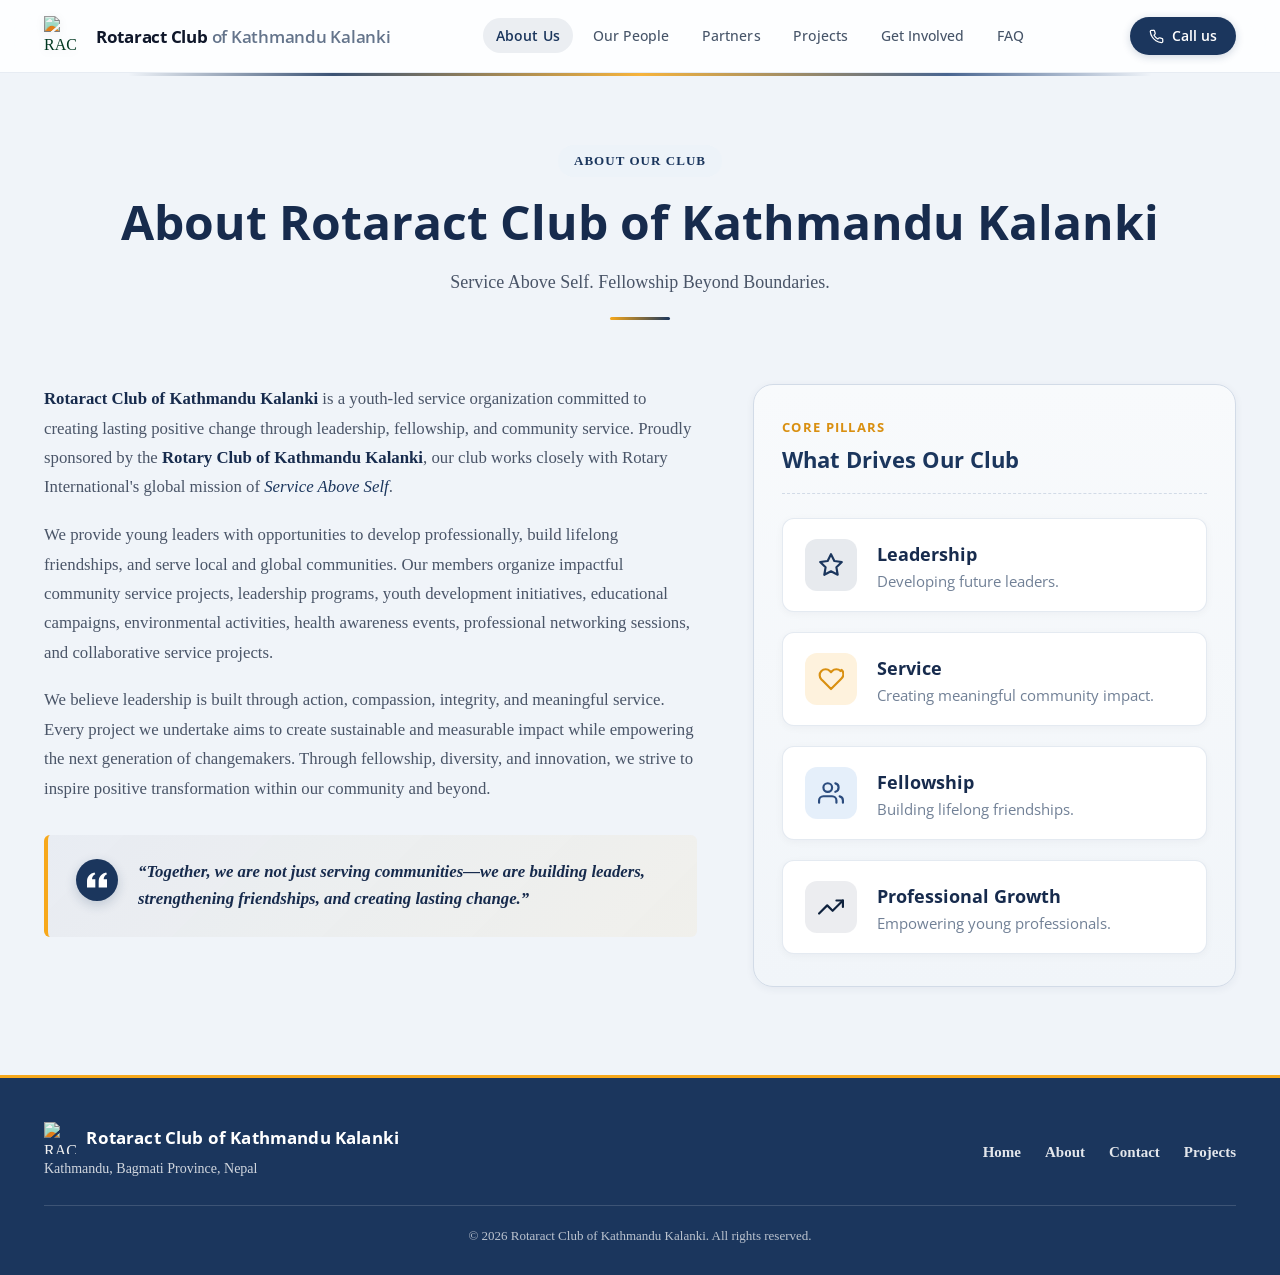
==== about.html @ d6426930 "diff pages, theme, border line etc" ====
<!DOCTYPE html>
<html lang="en">

<head>
  <meta charset="UTF-8">
  <meta name="viewport" content="width=device-width, initial-scale=1.0">
  <title>About Us - RAC KTM KALANKI</title>
  <meta name="description"
    content="Learn about Rotaract Club of Kathmandu Kalanki, our mission, core pillars, leadership, and commitment to community service.">

  <!-- Google Fonts (Rotary Typography: Open Sans & Georgia) -->
  <link rel="preconnect" href="https://fonts.googleapis.com">
  <link rel="preconnect" href="https://fonts.gstatic.com" crossorigin>
  <link
    href="https://fonts.googleapis.com/css2?family=Georgia:ital,wght@0,400;0,700;1,400&family=Open+Sans:ital,wght@0,300;0,400;0,600;0,700;0,800;1,400;1,600&display=swap"
    rel="stylesheet">

  <!-- Stylesheets -->
  <link rel="stylesheet" href="css/style.css">
  <link rel="stylesheet" href="css/responsive.css">
</head>

<body>

  <!-- Navigation -->
  <header class="navbar" id="navbar">
    <div class="container nav-container">
      <a href="index.html" class="nav-brand">
        <img
          src="https://rjdavx8ozyznxeyh.public.blob.vercel-storage.com/production/websites/uploaded-media/rotary-yellow-oAXkmFrCqJw5YYVb120XJVjN0PeebM.png"
          alt="RAC KTM KALANKI Logo" class="brand-logo">
        <span class="brand-name">Rotaract Club <span class="brand-sub">of Kathmandu Kalanki</span></span>
      </a>

      <!-- Desktop & Mobile Navigation Menu -->
      <nav class="nav-menu" id="navMenu">
        <ul class="nav-list">
          <li class="nav-item"><a href="about.html" class="nav-link">About Us</a></li>
          <li class="nav-item"><a href="our-people.html" class="nav-link">Our People</a></li>
          <li class="nav-item"><a href="partners.html" class="nav-link">Partners</a></li>
          <li class="nav-item"><a href="projects.html" class="nav-link">Projects</a></li>
          <li class="nav-item"><a href="get-involved.html" class="nav-link">Get Involved</a></li>
          <li class="nav-item"><a href="faq.html" class="nav-link">FAQ</a></li>
        </ul>
        <div class="mobile-nav-actions">
          <a href="tel:+9779863480881" class="btn btn-secondary nav-btn mobile-btn">
            <svg class="btn-icon" xmlns="http://www.w3.org/2000/svg" viewBox="0 0 24 24" fill="none"
              stroke="currentColor" stroke-width="2" stroke-linecap="round" stroke-linejoin="round">
              <path
                d="M22 16.92v3a2 2 0 0 1-2.18 2 19.79 19.79 0 0 1-8.63-3.07 19.5 19.5 0 0 1-6-6 19.79 19.79 0 0 1-3.07-8.67A2 2 0 0 1 4.11 2h3a2 2 0 0 1 2 1.72 12.84 12.84 0 0 0 .7 2.81 2 2 0 0 1-.45 2.11L8.09 9.91a16 16 0 0 0 6 6l1.27-1.27a2 2 0 0 1 2.11-.45 12.84 12.84 0 0 0 2.81.7A2 2 0 0 1 22 16.92z">
              </path>
            </svg>
            <span>Call us</span>
          </a>
        </div>
      </nav>

      <!-- Action Button -->
      <div class="nav-actions">
        <a href="tel:+9779863480881" class="btn btn-secondary nav-btn desktop-btn">
          <svg class="btn-icon" xmlns="http://www.w3.org/2000/svg" viewBox="0 0 24 24" fill="none" stroke="currentColor"
            stroke-width="2" stroke-linecap="round" stroke-linejoin="round">
            <path
              d="M22 16.92v3a2 2 0 0 1-2.18 2 19.79 19.79 0 0 1-8.63-3.07 19.5 19.5 0 0 1-6-6 19.79 19.79 0 0 1-3.07-8.67A2 2 0 0 1 4.11 2h3a2 2 0 0 1 2 1.72 12.84 12.84 0 0 0 .7 2.81 2 2 0 0 1-.45 2.11L8.09 9.91a16 16 0 0 0 6 6l1.27-1.27a2 2 0 0 1 2.11-.45 12.84 12.84 0 0 0 2.81.7A2 2 0 0 1 22 16.92z">
            </path>
          </svg>
          <span>Call us</span>
        </a>

        <!-- Mobile Toggle Button -->
        <button class="nav-toggle" id="navToggle" aria-label="Toggle navigation menu">
          <span class="hamburger-bar"></span>
          <span class="hamburger-bar"></span>
          <span class="hamburger-bar"></span>
        </button>
      </div>
    </div>
  </header>

  <main>
    <!-- About -->
    <section class="about-section" id="about">
      <div class="container">
        <!-- Centered Page Header (Same structure as Our People) -->
        <div class="section-header text-center fade-in">
          <span class="section-kicker">About Our Club</span>
          <h2 class="section-title">About Rotaract Club of Kathmandu Kalanki</h2>
          <p class="section-description max-w-2xl">
            Service Above Self. Fellowship Beyond Boundaries.
          </p>
        </div>

        <div class="about-grid">
          <!-- Left Column: Story & Mission -->
          <div class="about-content fade-in">
            <div class="about-text">
              <p>
                <strong>Rotaract Club of Kathmandu Kalanki</strong> is a youth-led service organization committed to
                creating lasting positive change through leadership, fellowship, and community service. Proudly
                sponsored by the <strong>Rotary Club of Kathmandu Kalanki</strong>, our club works closely with Rotary
                International's global mission of <em>Service Above Self</em>.
              </p>
              <p>
                We provide young leaders with opportunities to develop professionally, build lifelong friendships, and
                serve local and global communities. Our members organize impactful community service projects,
                leadership programs, youth development initiatives, educational campaigns, environmental activities,
                health awareness events, professional networking sessions, and collaborative service projects.
              </p>
              <p>
                We believe leadership is built through action, compassion, integrity, and meaningful service. Every
                project we undertake aims to create sustainable and measurable impact while empowering the next
                generation of changemakers. Through fellowship, diversity, and innovation, we strive to inspire positive
                transformation within our community and beyond.
              </p>
            </div>

            <blockquote class="about-quote">
              <div class="quote-icon-badge" aria-hidden="true">
                <svg xmlns="http://www.w3.org/2000/svg" viewBox="0 0 24 24" fill="currentColor" class="quote-svg">
                  <path
                    d="M14.017 21v-7.391c0-5.704 3.731-9.57 8.983-10.609l.995 2.151c-2.432.917-3.995 3.638-3.995 5.849h4v10h-9.983zm-14.017 0v-7.391c0-5.704 3.748-9.57 9-10.609l.996 2.151c-2.433.917-3.996 3.638-3.996 5.849h3.983v10h-9.983z" />
                </svg>
              </div>
              <p class="quote-text">
                &ldquo;Together, we are not just serving communities—we are building leaders, strengthening friendships,
                and creating lasting change.&rdquo;
              </p>
            </blockquote>
          </div>

          <!-- Right Column: Value Highlight Cards -->
          <div class="about-values-column fade-in">
            <div class="about-values-header">
              <span class="values-kicker">Core Pillars</span>
              <h3 class="values-title">What Drives Our Club</h3>
            </div>

            <div class="about-cards-grid">
              <!-- Value Card 1: Leadership -->
              <div class="about-value-card">
                <div class="value-icon-box leadership-bg">
                  <svg class="value-icon" xmlns="http://www.w3.org/2000/svg" viewBox="0 0 24 24" fill="none"
                    stroke="currentColor" stroke-width="2" stroke-linecap="round" stroke-linejoin="round">
                    <path
                      d="M12 2L15.09 8.26L22 9.27L17 14.14L18.18 21.02L12 17.77L5.82 21.02L7 14.14L2 9.27L8.91 8.26L12 2Z">
                    </path>
                  </svg>
                </div>
                <div class="value-card-body">
                  <h4 class="value-card-title">Leadership</h4>
                  <p class="value-card-desc">Developing future leaders.</p>
                </div>
              </div>

              <!-- Value Card 2: Service -->
              <div class="about-value-card">
                <div class="value-icon-box service-bg">
                  <svg class="value-icon" xmlns="http://www.w3.org/2000/svg" viewBox="0 0 24 24" fill="none"
                    stroke="currentColor" stroke-width="2" stroke-linecap="round" stroke-linejoin="round">
                    <path
                      d="M20.84 4.61a5.5 5.5 0 0 0-7.78 0L12 5.67l-1.06-1.06a5.5 5.5 0 0 0-7.78 7.78l1.06 1.06L12 21.23l8.78-8.78 1.06-1.06a5.5 5.5 0 0 0 0-7.78z">
                    </path>
                  </svg>
                </div>
                <div class="value-card-body">
                  <h4 class="value-card-title">Service</h4>
                  <p class="value-card-desc">Creating meaningful community impact.</p>
                </div>
              </div>

              <!-- Value Card 3: Fellowship -->
              <div class="about-value-card">
                <div class="value-icon-box fellowship-bg">
                  <svg class="value-icon" xmlns="http://www.w3.org/2000/svg" viewBox="0 0 24 24" fill="none"
                    stroke="currentColor" stroke-width="2" stroke-linecap="round" stroke-linejoin="round">
                    <path d="M17 21v-2a4 4 0 0 0-4-4H5a4 4 0 0 0-4 4v2"></path>
                    <circle cx="9" cy="7" r="4"></circle>
                    <path d="M23 21v-2a4 4 0 0 0-3-3.87"></path>
                    <path d="M16 3.13a4 4 0 0 1 0 7.75"></path>
                  </svg>
                </div>
                <div class="value-card-body">
                  <h4 class="value-card-title">Fellowship</h4>
                  <p class="value-card-desc">Building lifelong friendships.</p>
                </div>
              </div>

              <!-- Value Card 4: Professional Growth -->
              <div class="about-value-card">
                <div class="value-icon-box growth-bg">
                  <svg class="value-icon" xmlns="http://www.w3.org/2000/svg" viewBox="0 0 24 24" fill="none"
                    stroke="currentColor" stroke-width="2" stroke-linecap="round" stroke-linejoin="round">
                    <polyline points="23 6 13.5 15.5 8.5 10.5 1 18"></polyline>
                    <polyline points="17 6 23 6 23 12"></polyline>
                  </svg>
                </div>
                <div class="value-card-body">
                  <h4 class="value-card-title">Professional Growth</h4>
                  <p class="value-card-desc">Empowering young professionals.</p>
                </div>
              </div>
            </div>
          </div>
        </div>
      </div>
    </section>
  </main>

  <!-- Footer -->
  <footer class="site-footer">
    <div class="container footer-container">
      <div class="footer-top">
        <div class="footer-brand">
          <a href="index.html" class="footer-logo-link">
            <img
              src="https://rjdavx8ozyznxeyh.public.blob.vercel-storage.com/production/websites/uploaded-media/rotary-yellow-oAXkmFrCqJw5YYVb120XJVjN0PeebM.png"
              alt="RAC KTM KALANKI" class="footer-logo">
            <span class="footer-brand-title">Rotaract Club of Kathmandu Kalanki</span>
          </a>
          <p class="footer-location">Kathmandu, Bagmati Province, Nepal</p>
        </div>

        <div class="footer-navigation">
          <ul class="footer-nav-list">
            <li><a href="index.html" class="footer-link">Home</a></li>
            <li><a href="about.html" class="footer-link">About</a></li>
            <li><a href="faq.html" class="footer-link">Contact</a></li>
            <li><a href="projects.html" class="footer-link">Projects</a></li>
          </ul>
        </div>
      </div>

      <div class="footer-bottom">
        <p class="copyright-text">&copy; 2026 Rotaract Club of Kathmandu Kalanki. All rights reserved.</p>
      </div>
    </div>
  </footer>

  <!-- Donation Modal -->
  <div class="donate-modal-overlay" id="donateOverlay" role="dialog" aria-modal="true" aria-labelledby="donateModalTitle" aria-hidden="true">
    <div class="donate-modal">
      <button class="donate-modal-close" id="donateClose" aria-label="Close donation popup">&times;</button>

      <!-- Modal Header -->
      <div class="donate-modal-header">
        <h2 class="donate-modal-title" id="donateModalTitle">Support Our Mission</h2>
        <p class="donate-modal-subtitle">
          Every contribution helps us create a greater impact through community service, leadership, youth development, and humanitarian projects.
        </p>
      </div>

      <!-- Global IME Bank QR Section -->
      <div class="donate-qr-section">
        <div class="donate-bank-badge">
          <svg class="bank-badge-icon" xmlns="http://www.w3.org/2000/svg" viewBox="0 0 24 24" fill="none" stroke="currentColor" stroke-width="2" stroke-linecap="round" stroke-linejoin="round"><path d="M3 21h18"></path><path d="M3 10h18"></path><path d="M12 3l9 7H3l9-7z"></path><path d="M7 10v8"></path><path d="M12 10v8"></path><path d="M17 10v8"></path></svg>
          <span>Global IME Bank QR Payment</span>
        </div>
        <div class="donate-qr-frame">
          <img src="assets/images/qr.jpg" alt="Scan QR code to donate via Global IME Bank" class="donate-qr-image">
        </div>
      </div>

      <!-- Payment Remark Instructions -->
      <div class="donate-remark-box">
        <h4 class="donate-remark-heading">Payment Reference</h4>
        <p class="donate-remark-text">
          While making your donation, please mention your <strong>Full Name</strong> followed by <strong>&ldquo;Rotaract&rdquo;</strong> in the payment remarks or reference field.
        </p>
        <div class="donate-remark-example">
          <span class="donate-example-label">Example:</span>
          <span class="donate-example-value">Ram Sharma Rotaract</span>
        </div>
        <p class="donate-remark-note">This helps us identify and acknowledge your generous contribution.</p>
      </div>

      <!-- Thank You Message -->
      <div class="donate-thankyou">
        <p class="donate-thankyou-main">Thank you for supporting Rotaract Club of Kathmandu Kalanki.</p>
        <p class="donate-thankyou-sub">Together, we create lasting change through service and leadership.</p>
      </div>
    </div>
  </div>

  <!-- Scripts are here -->
  <script src="js/projects-data.js"></script>
  <script src="js/script.js"></script>

  <!-- Donate Modal Script -->
  <script>
    (function () {
      var overlay = document.getElementById('donateOverlay');
      var openBtn = document.getElementById('donateBtn');
      var closeBtn = document.getElementById('donateClose');

      function openModal() {
        if (overlay) {
          overlay.classList.add('active');
          overlay.setAttribute('aria-hidden', 'false');
          if (closeBtn) closeBtn.focus();
        }
      }

      function closeModal() {
        if (overlay) {
          overlay.classList.remove('active');
          overlay.setAttribute('aria-hidden', 'true');
          if (openBtn) openBtn.focus();
        }
      }

      if (openBtn) openBtn.addEventListener('click', openModal);
      if (closeBtn) closeBtn.addEventListener('click', closeModal);

      if (overlay) {
        overlay.addEventListener('click', function (e) {
          if (e.target === overlay) closeModal();
        });
      }

      document.addEventListener('keydown', function (e) {
        if (e.key === 'Escape' && overlay && overlay.classList.contains('active')) closeModal();
      });
    })();
  </script>
</body>

</html>
---- css/style.css ----
/* ==========================================================================
   RAC KTM KALANKI - Core Design System & Stylesheet
   Built with Vanilla CSS3, Grid, Flexbox, and Modern CSS Custom Properties
   ========================================================================== */

/* --------------------------------------------------------------------------
   1. Design Tokens & CSS Variables
   -------------------------------------------------------------------------- */
:root {
  /* Sophisticated Deep Desaturated Navy Color Palette */
  --rotary-royal-blue: #1b365d;
  --rotary-royal-blue-hover: #132746;
  --rotary-gold: #f7a81b;
  --rotary-gold-hover: #d99011;
  --rotary-azure: #2b4c7e;
  --rotary-azure-hover: #1b365d;

  --bg-canvas: #f0f4f9;
  --bg-canvas-alt: #ffffff;
  --bg-card: #ffffff;
  --bg-dark: #0f223d;

  --text-primary: #172b4d;
  --text-secondary: #4a5568;
  --text-muted: #718096;
  --text-light: #ffffff;

  --primary-plum: var(--rotary-royal-blue);
  --primary-plum-hover: var(--rotary-royal-blue-hover);
  --primary-light: #edf3f9;

  --secondary-navy: var(--rotary-gold);
  --secondary-navy-hover: var(--rotary-gold-hover);

  --border-subtle: #d2dbe7;
  --border-accent: #b3cced;

  /* Rotary Typography (Open Sans for Headings/Nav, Georgia for Body/Quotes) */
  --font-heading: 'Open Sans', -apple-system, BlinkMacSystemFont, 'Segoe UI', Roboto, sans-serif;
  --font-body: 'Georgia', serif;

  /* Spacing Tokens */
  --spacing-xs: 0.5rem;
  /* 8px */
  --spacing-sm: 1rem;
  /* 16px */
  --spacing-md: 1.5rem;
  /* 24px */
  --spacing-lg: 2.5rem;
  /* 40px */
  --spacing-xl: 4rem;
  /* 64px */
  --spacing-xxl: 6rem;
  /* 96px */

  /* Border Radii */
  --radius-sm: 6px;
  --radius-md: 12px;
  --radius-lg: 20px;
  --radius-xl: 28px;
  --radius-pill: 9999px;

  /* Elevation & Shadows */
  --shadow-sm: 0 2px 8px rgba(27, 54, 93, 0.06);
  --shadow-md: 0 8px 24px rgba(27, 54, 93, 0.1);
  --shadow-lg: 0 16px 40px rgba(27, 54, 93, 0.14);

  /* Animation Timings */
  --transition-fast: 0.2s ease;
  --transition-normal: 0.3s cubic-bezier(0.4, 0, 0.2, 1);
  --transition-slow: 0.5s cubic-bezier(0.4, 0, 0.2, 1);
}

/* --------------------------------------------------------------------------
   2. Reset & Baseline Styles
   -------------------------------------------------------------------------- */
*,
*::before,
*::after {
  box-sizing: border-box;
  margin: 0;
  padding: 0;
}

html {
  font-size: 16px;
  scroll-behavior: smooth;
  scroll-padding-top: 80px;
}

body {
  font-family: var(--font-body);
  background-color: var(--bg-canvas);
  color: var(--text-primary);
  line-height: 1.6;
  -webkit-font-smoothing: antialiased;
  -moz-osx-font-smoothing: grayscale;
  overflow-x: hidden;
}

img {
  max-width: 100%;
  height: auto;
  display: block;
}

a {
  color: inherit;
  text-decoration: none;
  transition: color var(--transition-fast);
}

ul {
  list-style: none;
}

button {
  font-family: inherit;
  cursor: pointer;
  border: none;
  background: none;
}

/* --------------------------------------------------------------------------
   3. Common Layout & Utility Classes
   -------------------------------------------------------------------------- */
.container {
  width: 100%;
  max-width: 1240px;
  margin-left: auto;
  margin-right: auto;
  padding-left: var(--spacing-md);
  padding-right: var(--spacing-md);
}

.text-center {
  text-align: center;
}

.max-w-2xl {
  max-width: 48rem;
  margin-left: auto;
  margin-right: auto;
}

/* Kicker Badge */
.badge-kicker,
.section-kicker {
  display: inline-block;
  padding: 0.35rem 1rem;
  background-color: var(--primary-light);
  color: var(--primary-plum);
  font-size: 0.8125rem;
  font-weight: 700;
  letter-spacing: 0.08em;
  text-transform: uppercase;
  border-radius: var(--radius-pill);
  margin-bottom: var(--spacing-sm);
}

/* Headings */
.section-title {
  font-family: var(--font-heading);
  font-size: clamp(2rem, 4vw, 3rem);
  font-weight: 700;
  line-height: 1.2;
  color: var(--text-primary);
  margin-bottom: var(--spacing-sm);
}

.section-description {
  font-size: 1.125rem;
  color: var(--text-secondary);
  line-height: 1.7;
  position: relative;
}

.section-description::after {
  content: '';
  display: block;
  width: 60px;
  height: 3px;
  margin: 1.25rem auto 0 auto;
  background: linear-gradient(90deg, var(--rotary-gold), var(--rotary-royal-blue));
  border-radius: var(--radius-pill);
}

.section-header {
  margin-bottom: var(--spacing-xl);
}

.brand-highlight {
  color: var(--rotary-royal-blue);
}

/* Buttons */
.btn {
  display: inline-flex;
  align-items: center;
  justify-content: center;
  gap: 0.5rem;
  padding: 0.875rem 1.75rem;
  font-size: 1rem;
  font-weight: 600;
  border-radius: var(--radius-pill);
  transition: all var(--transition-normal);
  text-align: center;
  white-space: nowrap;
}

.btn-primary {
  background-color: var(--primary-plum);
  color: var(--text-light);
  box-shadow: var(--shadow-sm);
}

.btn-primary:hover {
  background-color: var(--primary-plum-hover);
  transform: translateY(-2px);
  box-shadow: var(--shadow-md);
}

.btn-secondary {
  background-color: var(--secondary-navy);
  color: #172b4d;
  font-weight: 700;
}

.btn-secondary:hover {
  background-color: var(--secondary-navy-hover);
  color: #172b4d;
  transform: translateY(-2px);
  box-shadow: var(--shadow-md);
}

.btn-outline {
  border: 2px solid var(--primary-plum);
  color: var(--primary-plum);
  background-color: transparent;
}

.btn-outline:hover {
  background-color: var(--primary-plum);
  color: var(--text-light);
  transform: translateY(-2px);
}

.btn-outline-white {
  border: 2px solid rgba(255, 255, 255, 0.6);
  color: var(--text-light);
  background-color: transparent;
}

.btn-outline-white:hover {
  background-color: var(--text-light);
  color: var(--primary-plum);
  transform: translateY(-2px);
}

.btn-icon {
  width: 18px;
  height: 18px;
}

.link-btn {
  display: inline-flex;
  align-items: center;
  gap: 0.5rem;
  font-weight: 700;
  color: var(--primary-plum);
  margin-top: var(--spacing-sm);
}

.link-btn:hover .arrow-icon {
  transform: translateX(4px);
}

.arrow-icon {
  width: 18px;
  height: 18px;
  transition: transform var(--transition-fast);
}

/* --------------------------------------------------------------------------
   4. Header & Navigation
   -------------------------------------------------------------------------- */
.navbar {
  position: sticky;
  top: 0;
  left: 0;
  width: 100%;
  z-index: 1000;
  background-color: rgba(255, 255, 255, 0.85);
  backdrop-filter: blur(16px) saturate(180%);
  -webkit-backdrop-filter: blur(16px) saturate(180%);
  border-bottom: 1px solid rgba(226, 232, 240, 0.8);
  transition: height 0.3s cubic-bezier(0.4, 0, 0.2, 1),
    background-color 0.3s cubic-bezier(0.4, 0, 0.2, 1),
    box-shadow 0.3s cubic-bezier(0.4, 0, 0.2, 1),
    border-color 0.3s cubic-bezier(0.4, 0, 0.2, 1);
}

.navbar.scrolled {
  background-color: rgba(255, 255, 255, 0.94);
  box-shadow: 0 8px 30px -6px rgba(27, 54, 93, 0.07);
  border-color: rgba(203, 213, 225, 0.6);
}

.nav-container {
  display: flex;
  align-items: center;
  justify-content: space-between;
  height: 72px;
  transition: height 0.3s cubic-bezier(0.4, 0, 0.2, 1);
}

.navbar.scrolled .nav-container {
  height: 64px;
}

.nav-brand {
  display: flex;
  align-items: center;
  gap: 0.75rem;
  text-decoration: none;
  transition: opacity 0.2s ease;
}

.nav-brand:hover {
  opacity: 0.9;
}

.brand-logo {
  width: 40px;
  height: 40px;
  object-fit: contain;
  filter: drop-shadow(0 2px 4px rgba(0, 0, 0, 0.06)) hue-rotate(290deg) saturate(1.4) brightness(0.95);
}

.brand-name {
  font-family: var(--font-heading);
  font-weight: 700;
  font-size: 1.05rem;
  color: #0f172a;
  letter-spacing: -0.015em;
  line-height: 1.25;
  display: inline-flex;
  align-items: center;
  gap: 0.25rem;
}

.brand-sub {
  font-weight: 600;
  color: #64748b;
}

.mobile-nav-actions {
  display: none;
}

.nav-list {
  display: flex;
  align-items: center;
  gap: 0.35rem;
}

.nav-link {
  font-family: var(--font-heading);
  font-size: 0.875rem;
  font-weight: 500;
  color: #475569;
  padding: 0.5rem 0.85rem;
  border-radius: 9999px;
  position: relative;
  transition: all 0.2s cubic-bezier(0.4, 0, 0.2, 1);
  text-decoration: none;
  letter-spacing: 0.005em;
}

.nav-link:hover {
  color: var(--rotary-royal-blue);
  background-color: rgba(27, 54, 93, 0.06);
}

.nav-link.active {
  color: var(--rotary-royal-blue);
  font-weight: 600;
  background-color: rgba(27, 54, 93, 0.08);
}

.nav-actions {
  display: flex;
  align-items: center;
  gap: 1rem;
}

/* Redesigned Clean Minimal CTA Button */
.nav-btn {
  display: inline-flex;
  align-items: center;
  justify-content: center;
  gap: 0.45rem;
  padding: 0.45rem 1.15rem;
  font-family: var(--font-heading);
  font-size: 0.85rem;
  font-weight: 600;
  color: #ffffff !important;
  background-color: var(--rotary-royal-blue);
  border: 1px solid transparent;
  border-radius: 9999px;
  box-shadow: 0 2px 8px rgba(27, 54, 93, 0.2);
  transition: all 0.25s cubic-bezier(0.4, 0, 0.2, 1);
  text-decoration: none;
  cursor: pointer;
  white-space: nowrap;
}

.nav-btn:hover {
  background-color: var(--rotary-royal-blue-hover);
  box-shadow: 0 4px 14px rgba(27, 54, 93, 0.32);
  transform: translateY(-1px);
}

.nav-btn .btn-icon {
  width: 15px;
  height: 15px;
}

.nav-toggle {
  display: none;
  flex-direction: column;
  justify-content: space-around;
  width: 38px;
  height: 38px;
  padding: 8px;
  background: transparent;
  border: 1px solid rgba(226, 232, 240, 0.8);
  border-radius: 8px;
  cursor: pointer;
  z-index: 1001;
  transition: all 0.2s ease;
}

.nav-toggle:hover {
  background-color: rgba(241, 245, 249, 0.8);
  border-color: rgba(203, 213, 225, 0.8);
}

.hamburger-bar {
  width: 100%;
  height: 2px;
  background-color: #1e293b;
  border-radius: 2px;
  transition: all 0.25s cubic-bezier(0.4, 0, 0.2, 1);
  transform-origin: center;
}

/* Hamburger Active Animation */
.nav-toggle.active .hamburger-bar:nth-child(1) {
  transform: translateY(6.5px) rotate(45deg);
}

.nav-toggle.active .hamburger-bar:nth-child(2) {
  opacity: 0;
  transform: scaleX(0);
}

.nav-toggle.active .hamburger-bar:nth-child(3) {
  transform: translateY(-6.5px) rotate(-45deg);
}

/* --------------------------------------------------------------------------
   5. Hero Section
   -------------------------------------------------------------------------- */
.hero-section {
  padding-top: var(--spacing-xl);
  padding-bottom: var(--spacing-xxl);
}

.hero-container {
  display: grid;
  grid-template-columns: 1fr 1fr;
  gap: var(--spacing-xl);
  align-items: center;
}

.hero-title {
  font-family: var(--font-heading);
  font-size: clamp(2.75rem, 5vw, 4.25rem);
  font-weight: 800;
  line-height: 1.1;
  letter-spacing: -0.02em;
  color: var(--text-primary);
  margin-top: 0.5rem;
  margin-bottom: var(--spacing-md);
}

.hero-description {
  font-size: 1.125rem;
  color: var(--text-secondary);
  margin-bottom: var(--spacing-lg);
  line-height: 1.75;
  max-width: 44ch;
  font-weight: 400;
}

.hero-actions {
  display: flex;
  flex-wrap: wrap;
  align-items: center;
  gap: 0.875rem;
}

.hero-actions .btn {
  padding: 0.875rem 1.5rem;
  font-size: 1rem;
  font-weight: 600;
  line-height: 1.5;
  height: 52px;
  box-sizing: border-box;
}

.hero-media {
  position: relative;
}

.hero-image-wrapper {
  position: relative;
  border-radius: var(--radius-lg);
  overflow: hidden;
  box-shadow: var(--shadow-lg);
  background-color: var(--bg-card);
}

.hero-image {
  width: 100%;
  height: 480px;
  object-fit: cover;
  transition: transform var(--transition-slow);
}

.hero-image-wrapper:hover .hero-image {
  transform: scale(1.03);
}

/* --------------------------------------------------------------------------
   6. About Section
   -------------------------------------------------------------------------- */
.about-section {
  padding-top: clamp(3.25rem, 6vw, 4.5rem);
  padding-bottom: clamp(4rem, 7vw, 5.5rem);
  background-color: var(--bg-canvas);
  position: relative;
  overflow: hidden;
}

.about-section,
.our-people-section,
.partners-section,
.projects-section,
.get-involved-section,
.faq-section {
  position: relative;
  overflow: hidden;
}

.about-section::before,
.our-people-section::before,
.partners-section::before,
.projects-section::before,
.get-involved-section::before,
.faq-section::before {
  content: '';
  position: absolute;
  top: 0;
  left: 50%;
  transform: translateX(-50%);
  width: 80%;
  height: 3px;
  background: linear-gradient(
    90deg,
    transparent 0%,
    var(--rotary-royal-blue) 20%,
    var(--rotary-gold) 50%,
    var(--rotary-azure) 80%,
    transparent 100%
  );
  border-radius: 0 0 4px 4px;
  opacity: 0.85;
}

.about-grid {
  display: grid;
  grid-template-columns: 1.15fr 0.85fr;
  gap: 3.5rem;
  align-items: start;
}

/* Left Column Styling */
.about-content {
  display: flex;
  flex-direction: column;
}

.about-headline {
  font-family: var(--font-heading);
  font-size: clamp(1.85rem, 3.2vw, 2.4rem);
  font-weight: 800;
  color: var(--rotary-royal-blue);
  line-height: 1.25;
  margin-top: 0.5rem;
  margin-bottom: 0.75rem;
  letter-spacing: -0.01em;
}

.about-subheading {
  font-family: var(--font-heading);
  font-size: 1.15rem;
  font-weight: 700;
  color: var(--rotary-gold-hover);
  margin-bottom: 1.5rem;
  letter-spacing: 0.01em;
  display: inline-flex;
  align-items: center;
  gap: 0.5rem;
}

.about-subheading::after {
  content: '';
  display: inline-block;
  height: 2px;
  width: 40px;
  background-color: var(--rotary-gold);
  border-radius: 2px;
}

.about-text {
  display: flex;
  flex-direction: column;
  gap: 1.15rem;
  color: var(--text-secondary);
  font-size: 1.05rem;
  line-height: 1.75;
}

.about-text strong {
  color: var(--text-primary);
  font-weight: 700;
}

.about-text em {
  color: var(--rotary-royal-blue);
  font-style: italic;
}

/* Quote Callout Box */
.about-quote {
  margin-top: 2rem;
  padding: 1.5rem 1.75rem;
  background: linear-gradient(135deg, rgba(27, 54, 93, 0.04) 0%, rgba(247, 168, 27, 0.06) 100%);
  border-left: 4px solid var(--rotary-gold);
  border-radius: var(--radius-sm);
  display: flex;
  align-items: flex-start;
  gap: 1.25rem;
  position: relative;
  transition: transform var(--transition-fast), box-shadow var(--transition-fast);
}

.about-quote:hover {
  transform: translateY(-2px);
  box-shadow: 0 6px 20px rgba(27, 54, 93, 0.08);
}

.quote-icon-badge {
  width: 42px;
  height: 42px;
  border-radius: 50%;
  background-color: var(--rotary-royal-blue);
  color: #ffffff;
  display: flex;
  align-items: center;
  justify-content: center;
  flex-shrink: 0;
  box-shadow: 0 4px 12px rgba(27, 54, 93, 0.2);
}

.quote-svg {
  width: 20px;
  height: 20px;
}

.quote-text {
  font-family: var(--font-body);
  font-size: 1.05rem;
  font-style: italic;
  font-weight: 700;
  color: var(--text-primary);
  line-height: 1.6;
}

/* Right Column Styling: Value Cards */
.about-values-column {
  background: linear-gradient(180deg, #f8fafc 0%, #f1f5f9 100%);
  border: 1px solid var(--border-subtle);
  border-radius: var(--radius-lg);
  padding: 2rem 1.75rem;
  box-shadow: var(--shadow-sm);
}

.about-values-header {
  margin-bottom: 1.5rem;
  border-bottom: 1px dashed var(--border-subtle);
  padding-bottom: 1rem;
}

.values-kicker {
  font-family: var(--font-heading);
  font-size: 0.8rem;
  font-weight: 700;
  text-transform: uppercase;
  letter-spacing: 0.1em;
  color: var(--rotary-gold-hover);
  display: block;
}

.values-title {
  font-family: var(--font-heading);
  font-size: 1.4rem;
  font-weight: 700;
  color: var(--rotary-royal-blue);
  margin-top: 0.25rem;
}

.about-cards-grid {
  display: grid;
  grid-template-columns: 1fr;
  gap: 1.25rem;
}

/* Individual Value Card */
.about-value-card {
  background-color: #ffffff;
  border: 1px solid rgba(226, 232, 240, 0.9);
  border-radius: var(--radius-md);
  padding: 1.25rem 1.35rem;
  display: flex;
  align-items: center;
  gap: 1.25rem;
  box-shadow: 0 2px 8px rgba(15, 23, 42, 0.04);
  transition: transform var(--transition-normal), box-shadow var(--transition-normal), border-color var(--transition-normal);
}

.about-value-card:hover {
  transform: translateY(-4px);
  box-shadow: var(--shadow-md);
  border-color: var(--rotary-azure);
}

.value-icon-box {
  width: 52px;
  height: 52px;
  border-radius: var(--radius-md);
  display: flex;
  align-items: center;
  justify-content: center;
  flex-shrink: 0;
  transition: transform var(--transition-fast);
}

.about-value-card:hover .value-icon-box {
  transform: scale(1.08);
}

.leadership-bg {
  background-color: rgba(27, 54, 93, 0.1);
  color: var(--rotary-royal-blue);
}

.service-bg {
  background-color: rgba(247, 168, 27, 0.15);
  color: var(--rotary-gold-hover);
}

.fellowship-bg {
  background-color: rgba(0, 103, 200, 0.1);
  color: var(--rotary-azure);
}

.growth-bg {
  background-color: rgba(14, 36, 71, 0.08);
  color: var(--bg-dark);
}

.value-icon {
  width: 26px;
  height: 26px;
}

.value-card-body {
  display: flex;
  flex-direction: column;
}

.value-card-title {
  font-family: var(--font-heading);
  font-size: 1.1rem;
  font-weight: 700;
  color: var(--text-primary);
  margin-bottom: 0.2rem;
}

.value-card-desc {
  font-family: var(--font-heading);
  font-size: 0.92rem;
  color: var(--text-muted);
  line-height: 1.4;
}

/* Responsive Media Queries for About Section */
@media screen and (max-width: 1024px) {
  .about-grid {
    grid-template-columns: 1fr;
    gap: 2.5rem;
  }
}

@media screen and (max-width: 640px) {
  .about-section {
    padding-top: var(--spacing-xl);
    padding-bottom: var(--spacing-xl);
  }

  .about-values-column {
    padding: 1.5rem 1.25rem;
  }

  .about-subheading {
    font-size: 1rem;
  }

  .about-quote {
    flex-direction: column;
    gap: 0.85rem;
    padding: 1.25rem;
  }

  .about-value-card {
    padding: 1rem 1.15rem;
    gap: 1rem;
  }
}

/* --------------------------------------------------------------------------
   6.5 Our People Section (Board of Directors & Club Members)
   -------------------------------------------------------------------------- */
.our-people-section {
  padding-top: clamp(3.25rem, 6vw, 4.5rem);
  padding-bottom: clamp(4rem, 7vw, 5.5rem);
  background-color: var(--bg-canvas);
}

/* Subsection Title (Board of Directors / Club Members) */
.people-subsection {
  margin-bottom: var(--spacing-xxl);
}

.people-subsection:last-child {
  margin-bottom: 0;
}

.subsection-title {
  font-family: var(--font-heading);
  font-size: clamp(1.35rem, 2.5vw, 1.75rem);
  font-weight: 700;
  color: var(--text-primary);
  text-align: center;
  margin-bottom: var(--spacing-lg);
  position: relative;
  padding-bottom: 0.75rem;
}

.subsection-title::after {
  content: '';
  position: absolute;
  bottom: 0;
  left: 50%;
  transform: translateX(-50%);
  width: 60px;
  height: 3px;
  background: linear-gradient(90deg, var(--rotary-gold), var(--rotary-royal-blue));
  border-radius: var(--radius-pill);
}

/* ---- Board of Directors Grid ---- */
.board-grid {
  display: grid;
  grid-template-columns: repeat(5, 1fr);
  gap: 2rem;
  margin-bottom: var(--spacing-lg);
}

/* ---- Club Members Grid ---- */
.members-grid {
  display: grid;
  grid-template-columns: repeat(4, 1fr);
  gap: 1.75rem;
}

/* ---- Shared People Card ---- */
.people-card {
  background-color: var(--bg-card);
  border-radius: var(--radius-lg);
  padding: 2rem 1.25rem 1.75rem;
  text-align: center;
  box-shadow: var(--shadow-sm);
  border: 1px solid rgba(27, 54, 93, 0.06);
  transition: transform var(--transition-normal),
    box-shadow var(--transition-normal),
    border-color var(--transition-normal);
  display: flex;
  flex-direction: column;
  align-items: center;
}

.people-card:hover {
  transform: translateY(-8px);
  box-shadow: var(--shadow-lg);
  border-color: var(--border-accent);
}

/* ---- Circular Profile Image ---- */
.people-image-wrapper {
  border-radius: 50%;
  overflow: hidden;
  margin-bottom: 1.25rem;
  position: relative;
  flex-shrink: 0;
}

/* Gold ring border for board members (larger) */
.board-image-wrapper {
  width: 130px;
  height: 130px;
  border: 3px solid var(--rotary-gold);
  box-shadow: 0 4px 16px rgba(247, 168, 27, 0.18);
}

/* Slightly smaller ring for regular members */
.member-image-wrapper {
  width: 100px;
  height: 100px;
  border: 3px solid var(--border-accent);
  box-shadow: 0 2px 10px rgba(27, 54, 93, 0.08);
}

.people-image {
  width: 100%;
  height: 100%;
  object-fit: cover;
  transition: transform var(--transition-slow);
  /* Fallback for missing images: Rotary blue background with user silhouette */
  background-color: var(--primary-light);
  background-image: url("data:image/svg+xml,%3Csvg xmlns='http://www.w3.org/2000/svg' viewBox='0 0 24 24' fill='%231b365d' opacity='0.25'%3E%3Cpath d='M12 12c2.7 0 4.8-2.2 4.8-4.8S14.7 2.4 12 2.4 7.2 4.5 7.2 7.2 9.3 12 12 12zm0 2.4c-3.2 0-9.6 1.6-9.6 4.8v2.4h19.2v-2.4c0-3.2-6.4-4.8-9.6-4.8z'/%3E%3C/svg%3E");
  background-repeat: no-repeat;
  background-position: center 60%;
  background-size: 50%;
}

.people-card:hover .people-image {
  transform: scale(1.08);
}

/* ---- Names & Club Text ---- */
.people-name {
  font-family: var(--font-heading);
  font-size: 1.05rem;
  font-weight: 700;
  color: var(--text-primary);
  margin-bottom: 0.25rem;
  line-height: 1.3;
}

.people-club {
  font-size: 0.8125rem;
  color: var(--text-muted);
  line-height: 1.4;
}

/* Board cards are slightly larger / more prominent */
.board-card {
  padding: 2.25rem 1.5rem 2rem;
}

.board-card .people-name {
  font-size: 1.1rem;
}

/* Member cards are more compact */
.member-card {
  padding: 1.5rem 1rem 1.25rem;
}

.member-card .people-name {
  font-size: 0.95rem;
}

.member-card .people-club {
  font-size: 0.75rem;
}

/* --------------------------------------------------------------------------
   7. Partners Section (Venue Partner)
   -------------------------------------------------------------------------- */
.partners-section {
  padding-top: clamp(3.25rem, 6vw, 4.5rem);
  padding-bottom: clamp(4rem, 7vw, 5.5rem);
  background-color: var(--bg-canvas);
}

.partner-venue-card {
  background-color: var(--bg-card);
  border-radius: var(--radius-xl);
  border: 1px solid rgba(226, 232, 240, 0.8);
  box-shadow: var(--shadow-md);
  padding: 2.5rem 3rem;
  display: grid;
  grid-template-columns: 0.75fr 1.25fr;
  gap: 3.5rem;
  align-items: start;
  position: relative;
  overflow: hidden;
  transition: transform var(--transition-normal), box-shadow var(--transition-normal), border-color var(--transition-normal);
}

.partner-venue-card:hover {
  transform: translateY(-4px);
  box-shadow: var(--shadow-lg);
  border-color: var(--border-accent);
}

.partner-venue-card::before {
  content: '';
  position: absolute;
  top: 0;
  left: 0;
  width: 100%;
  height: 4px;
  background: linear-gradient(90deg, var(--rotary-gold) 0%, var(--rotary-royal-blue) 100%);
}

/* Left Sidebar / Logo & Actions */
.partner-media-col {
  display: flex;
  flex-direction: column;
  align-items: center;
  text-align: center;
  background: linear-gradient(180deg, #f8fafc 0%, #f1f5f9 100%);
  border: 1px solid var(--border-subtle);
  border-radius: var(--radius-lg);
  padding: 2rem 1.5rem;
}

.partner-badge {
  display: inline-flex;
  align-items: center;
  gap: 0.5rem;
  background-color: rgba(27, 54, 93, 0.08);
  color: var(--rotary-royal-blue);
  font-family: var(--font-heading);
  font-size: 0.82rem;
  font-weight: 700;
  padding: 0.4rem 0.9rem;
  border-radius: var(--radius-pill);
  border: 1px solid rgba(27, 54, 93, 0.2);
  margin-bottom: 1.5rem;
}

.badge-icon {
  width: 16px;
  height: 16px;
  color: var(--rotary-gold-hover);
}

.partner-logo-container {
  width: 100%;
  padding: 1.5rem 1rem;
  background-color: #ffffff;
  border-radius: var(--radius-md);
  box-shadow: var(--shadow-sm);
  border: 1px solid rgba(226, 232, 240, 0.8);
  display: flex;
  align-items: center;
  justify-content: center;
  margin-bottom: 2rem;
}

.partner-logo-large {
  max-width: 100%;
  max-height: 130px;
  object-fit: contain;
  transition: transform var(--transition-fast);
}

.partner-venue-card:hover .partner-logo-large {
  transform: scale(1.03);
}

.partner-btn {
  width: 100%;
  justify-content: center;
  padding: 0.85rem 1.5rem;
  font-size: 1rem;
}

/* Right Content Column */
.partner-info-col {
  display: flex;
  flex-direction: column;
}

.partner-card-title {
  font-family: var(--font-heading);
  font-size: 2rem;
  font-weight: 800;
  color: var(--rotary-royal-blue);
  margin-bottom: 1rem;
  line-height: 1.2;
}

.partner-lead-text {
  font-family: var(--font-body);
  font-size: 1.08rem;
  color: var(--text-secondary);
  line-height: 1.75;
  margin-bottom: 1.5rem;
}

.partner-lead-text strong {
  color: var(--text-primary);
  font-weight: 700;
}

.partner-details-box {
  background-color: #f8fafc;
  border: 1px solid var(--border-subtle);
  border-left: 3px solid var(--rotary-azure);
  border-radius: var(--radius-sm);
  padding: 1.25rem 1.5rem;
  margin-bottom: 1.5rem;
}

.partner-details-heading {
  font-family: var(--font-heading);
  font-size: 0.95rem;
  font-weight: 700;
  color: var(--rotary-azure);
  text-transform: uppercase;
  letter-spacing: 0.05em;
  margin-bottom: 0.5rem;
}

.partner-details-desc {
  font-family: var(--font-heading);
  font-size: 0.98rem;
  color: var(--text-secondary);
  line-height: 1.65;
}

.partner-quote-box {
  margin-bottom: 1.5rem;
  padding: 1rem 1.25rem;
  background: linear-gradient(135deg, rgba(247, 168, 27, 0.08) 0%, rgba(27, 54, 93, 0.04) 100%);
  border-left: 4px solid var(--rotary-gold);
  border-radius: var(--radius-sm);
}

.partner-quote-text {
  font-family: var(--font-body);
  font-size: 1.1rem;
  font-style: italic;
  font-weight: 700;
  color: var(--rotary-royal-blue);
}

.partner-appreciation {
  font-family: var(--font-body);
  font-size: 1rem;
  color: var(--text-secondary);
  line-height: 1.7;
}

/* Responsive Rules for Venue Partner Section */
@media screen and (max-width: 1024px) {
  .partner-venue-card {
    grid-template-columns: 1fr;
    gap: 2.5rem;
    padding: 2rem 1.75rem;
  }

  .partner-media-col {
    padding: 1.75rem 1.25rem;
  }
}

@media screen and (max-width: 640px) {
  .partner-card-title {
    font-size: 1.65rem;
  }

  .partner-lead-text,
  .partner-appreciation {
    font-size: 1rem;
  }

  .partner-venue-card {
    padding: 1.5rem 1.25rem;
  }
}

/* --------------------------------------------------------------------------
   8. Hosted Projects Section
   -------------------------------------------------------------------------- */
.projects-section {
  padding-top: clamp(3.25rem, 6vw, 4.5rem);
  padding-bottom: clamp(4rem, 7vw, 5.5rem);
  background-color: var(--bg-canvas);
}

.header-badge-wrapper {
  display: flex;
  align-items: center;
  justify-content: center;
  gap: 0.75rem;
  margin-bottom: 0.75rem;
  flex-wrap: wrap;
}

.year-badge {
  display: inline-flex;
  align-items: center;
  font-family: var(--font-heading);
  font-size: 0.75rem;
  font-weight: 700;
  letter-spacing: 0.08em;
  text-transform: uppercase;
  color: var(--rotary-royal-blue);
  background-color: var(--primary-light);
  border: 1px solid var(--border-accent);
  padding: 0.25rem 0.75rem;
  border-radius: var(--radius-pill);
}

/* Projects Controls Container & Year Selector */
.projects-controls-container {
  margin-top: 1.75rem;
  margin-bottom: 2.25rem;
  display: flex;
  flex-direction: column;
  align-items: center;
  gap: 1.25rem;
}

.year-selector-wrapper {
  display: inline-flex;
  align-items: center;
  gap: 0.75rem;
  background-color: var(--bg-card);
  padding: 0.4rem 0.6rem 0.4rem 1rem;
  border-radius: var(--radius-pill);
  border: 1px solid var(--border-accent);
  box-shadow: var(--shadow-sm);
  transition: border-color var(--transition-fast), box-shadow var(--transition-fast);
}

.year-selector-wrapper:hover,
.year-selector-wrapper:focus-within {
  border-color: var(--rotary-royal-blue);
  box-shadow: 0 4px 14px rgba(23, 69, 143, 0.12);
}

.year-select-label {
  font-family: var(--font-heading);
  font-size: 0.75rem;
  font-weight: 700;
  letter-spacing: 0.06em;
  text-transform: uppercase;
  color: var(--rotary-royal-blue);
  white-space: nowrap;
}

.custom-select-box {
  position: relative;
  display: flex;
  align-items: center;
}

.year-select-dropdown {
  -webkit-appearance: none;
  -moz-appearance: none;
  appearance: none;
  font-family: var(--font-heading);
  font-size: 0.875rem;
  font-weight: 700;
  color: var(--text-primary);
  background-color: var(--primary-light);
  border: 1px solid var(--border-subtle);
  padding: 0.4rem 2.2rem 0.4rem 0.85rem;
  border-radius: var(--radius-pill);
  cursor: pointer;
  outline: none;
  transition: all var(--transition-fast);
}

.year-select-dropdown:hover,
.year-select-dropdown:focus {
  background-color: #e0edfa;
  border-color: var(--rotary-azure);
  color: var(--rotary-royal-blue);
}

.select-arrow {
  position: absolute;
  right: 0.75rem;
  width: 14px;
  height: 14px;
  color: var(--rotary-royal-blue);
  pointer-events: none;
  transition: transform var(--transition-fast);
}

.year-select-dropdown:focus + .select-arrow {
  transform: rotate(180deg);
}

/* Category Filter Bar */
.projects-filter {
  display: flex;
  justify-content: center;
  align-items: center;
  gap: 0.5rem;
  flex-wrap: wrap;
}

/* Empty State */
.projects-empty-state {
  grid-column: 1 / -1;
  background-color: var(--bg-card);
  border-radius: var(--radius-lg);
  border: 2px dashed var(--border-subtle);
  padding: 4rem 2rem;
  text-align: center;
  margin: 1rem 0;
  display: flex;
  flex-direction: column;
  align-items: center;
  justify-content: center;
  box-shadow: var(--shadow-sm);
  transition: opacity var(--transition-normal), transform var(--transition-normal);
}

.empty-icon-wrapper {
  width: 64px;
  height: 64px;
  border-radius: 50%;
  background-color: var(--primary-light);
  color: var(--rotary-royal-blue);
  display: flex;
  align-items: center;
  justify-content: center;
  margin-bottom: 1.25rem;
}

.empty-icon-wrapper svg {
  width: 32px;
  height: 32px;
}

.empty-title {
  font-family: var(--font-heading);
  font-size: 1.35rem;
  font-weight: 700;
  color: var(--text-primary);
  margin-bottom: 0.5rem;
}

.empty-description {
  font-family: var(--font-body);
  font-size: 1rem;
  color: var(--text-secondary);
  max-width: 520px;
  line-height: 1.6;
}

.empty-year-name {
  font-weight: 600;
  color: var(--rotary-royal-blue);
}

.filter-btn {
  font-family: var(--font-heading);
  font-size: 0.875rem;
  font-weight: 600;
  color: var(--text-secondary);
  background-color: var(--bg-card);
  border: 1px solid var(--border-subtle);
  padding: 0.5rem 1.25rem;
  border-radius: var(--radius-pill);
  cursor: pointer;
  transition: all var(--transition-fast);
}

.filter-btn:hover {
  color: var(--rotary-royal-blue);
  border-color: var(--rotary-azure);
  background-color: #f7fafc;
}

.filter-btn.active {
  color: #ffffff;
  background-color: var(--rotary-royal-blue);
  border-color: var(--rotary-royal-blue);
  box-shadow: 0 4px 12px rgba(23, 69, 143, 0.2);
}

/* Projects Grid */
.projects-grid {
  display: grid;
  grid-template-columns: repeat(3, 1fr);
  gap: 2rem;
}

/* Project Card */
.project-card {
  position: relative;
  background-color: var(--bg-card);
  border-radius: var(--radius-lg);
  border: 1px solid var(--border-subtle);
  box-shadow: var(--shadow-md);
  overflow: hidden;
  transition: transform var(--transition-normal), box-shadow var(--transition-normal), border-color var(--transition-normal);
  display: flex;
  flex-direction: column;
  outline: none;
  cursor: default;
  min-height: 380px;
}

.project-card:hover,
.project-card:focus-visible {
  transform: translateY(-6px);
  box-shadow: var(--shadow-lg);
  border-color: var(--border-accent);
}

/* Card Default View */
.card-default-view {
  padding: 1.75rem 1.5rem;
  display: flex;
  flex-direction: column;
  height: 100%;
  transition: opacity var(--transition-fast), transform var(--transition-fast);
}

.project-card-header {
  display: flex;
  align-items: center;
  justify-content: space-between;
  margin-bottom: 1rem;
}

.category-badge {
  font-family: var(--font-heading);
  font-size: 0.75rem;
  font-weight: 700;
  text-transform: uppercase;
  letter-spacing: 0.05em;
  color: var(--rotary-royal-blue);
  background-color: var(--primary-light);
  padding: 0.25rem 0.65rem;
  border-radius: var(--radius-sm);
}

.hosted-tag {
  font-family: var(--font-heading);
  font-size: 0.7rem;
  font-weight: 700;
  text-transform: uppercase;
  letter-spacing: 0.05em;
  color: #15803d;
  background-color: #f0fdf4;
  border: 1px solid #bbf7d0;
  padding: 0.15rem 0.5rem;
  border-radius: var(--radius-pill);
}

.project-title {
  font-family: var(--font-heading);
  font-size: 1.2rem;
  font-weight: 700;
  color: var(--text-primary);
  line-height: 1.35;
  margin-bottom: 0.75rem;
}

.project-description {
  font-family: var(--font-body);
  font-size: 0.925rem;
  color: var(--text-secondary);
  line-height: 1.55;
  margin-bottom: 1.25rem;
  flex-grow: 1;
}

/* Project Meta Grid */
.project-meta-grid {
  border-top: 1px dashed var(--border-subtle);
  padding-top: 1rem;
  margin-bottom: 1rem;
  display: flex;
  flex-direction: column;
  gap: 0.5rem;
}

.meta-item {
  display: flex;
  align-items: center;
  gap: 0.6rem;
  font-family: var(--font-heading);
  font-size: 0.85rem;
  color: var(--text-secondary);
}

.meta-icon {
  width: 16px;
  height: 16px;
  color: var(--rotary-azure);
  flex-shrink: 0;
}

.day-badge {
  font-weight: 600;
  color: var(--rotary-royal-blue);
}

/* Card Trigger Indicator */
.card-trigger {
  display: flex;
  align-items: center;
  justify-content: space-between;
  font-family: var(--font-heading);
  font-size: 0.85rem;
  font-weight: 600;
  color: var(--rotary-azure);
  padding-top: 0.75rem;
  border-top: 1px solid var(--primary-light);
  transition: color var(--transition-fast);
}

.trigger-icon {
  width: 16px;
  height: 16px;
  transition: transform var(--transition-fast);
}

.project-card:hover .trigger-icon {
  transform: translateX(4px);
}

/* Project Overlay / Objectives Layer */
.project-overlay {
  position: absolute;
  top: 0;
  left: 0;
  width: 100%;
  height: 100%;
  background-color: var(--rotary-royal-blue);
  color: #ffffff;
  padding: 1.75rem 1.5rem;
  display: flex;
  flex-direction: column;
  justify-content: flex-start;
  opacity: 0;
  visibility: hidden;
  transform: translateY(10px);
  transition: opacity var(--transition-normal), transform var(--transition-normal), visibility var(--transition-normal);
  z-index: 10;
  overflow-y: auto;
  border-radius: var(--radius-lg);
}

.project-card:hover .project-overlay,
.project-card:focus-within .project-overlay {
  opacity: 1;
  visibility: visible;
  transform: translateY(0);
}

.overlay-header {
  border-bottom: 1px solid rgba(255, 255, 255, 0.15);
  padding-bottom: 0.75rem;
  margin-bottom: 1rem;
}

.overlay-label {
  font-family: var(--font-heading);
  font-size: 0.7rem;
  font-weight: 700;
  letter-spacing: 0.1em;
  text-transform: uppercase;
  color: var(--rotary-gold);
  display: block;
  margin-bottom: 0.25rem;
}

.overlay-title {
  font-family: var(--font-heading);
  font-size: 1.15rem;
  font-weight: 700;
  color: #ffffff;
  line-height: 1.3;
}

.collab-badge {
  display: inline-block;
  font-family: var(--font-heading);
  font-size: 0.75rem;
  font-weight: 600;
  color: var(--rotary-gold);
  background-color: rgba(247, 168, 27, 0.15);
  border: 1px solid rgba(247, 168, 27, 0.3);
  padding: 0.2rem 0.5rem;
  border-radius: var(--radius-sm);
  margin-top: 0.5rem;
}

.objectives-list {
  list-style: none;
  padding: 0;
  margin: 0;
  display: flex;
  flex-direction: column;
  gap: 0.65rem;
}

.objectives-list li {
  position: relative;
  padding-left: 1.35rem;
  font-family: var(--font-heading);
  font-size: 0.875rem;
  color: rgba(255, 255, 255, 0.92);
  line-height: 1.45;
}

.objectives-list li::before {
  content: "✓";
  position: absolute;
  left: 0;
  top: 0;
  color: var(--rotary-gold);
  font-weight: bold;
}

/* --------------------------------------------------------------------------
   9. Get Involved CTA Section
   -------------------------------------------------------------------------- */
.cta-section {
  padding-bottom: var(--spacing-xxl);
}

.cta-card {
  background-color: var(--primary-plum);
  color: var(--text-light);
  border-radius: var(--radius-xl);
  padding: 4rem 3rem;
  text-align: center;
  box-shadow: var(--shadow-lg);
}

.cta-title {
  font-family: var(--font-heading);
  font-size: clamp(2rem, 3.5vw, 2.75rem);
  font-weight: 700;
  line-height: 1.2;
  margin-bottom: 1.25rem;
  max-width: 800px;
  margin-left: auto;
  margin-right: auto;
}

.cta-description {
  font-size: 1.2rem;
  color: rgba(255, 255, 255, 0.9);
  max-width: 650px;
  margin: 0 auto 2.5rem;
}

.cta-actions {
  display: flex;
  justify-content: center;
  flex-wrap: wrap;
  gap: 1.25rem;
}

.cta-card .btn-primary {
  background-color: var(--text-light);
  color: var(--primary-plum);
}

.cta-card .btn-primary:hover {
  background-color: #ffffff;
  color: var(--primary-plum-hover);
}

/* --------------------------------------------------------------------------
   10. FAQ Accordion Section
   -------------------------------------------------------------------------- */
.faq-section {
  padding-top: clamp(3.25rem, 6vw, 4.5rem);
  padding-bottom: clamp(4rem, 7vw, 5.5rem);
  background-color: var(--bg-canvas);
}

.faq-header {
  max-width: 760px;
  margin: 0 auto 3rem auto;
}

.faq-actions {
  display: flex;
  justify-content: center;
  align-items: center;
  gap: 1rem;
  margin-top: 1.5rem;
}

.faq-accordion-wrapper {
  max-width: 860px;
  margin: 0 auto;
}

.accordion {
  display: flex;
  flex-direction: column;
  gap: 1rem;
}

.accordion-item {
  background-color: var(--bg-card);
  border-radius: var(--radius-md);
  border: 1px solid var(--border-subtle);
  overflow: hidden;
  transition: border-color var(--transition-fast), box-shadow var(--transition-fast);
}

.accordion-item.active {
  border-color: var(--border-accent);
  box-shadow: var(--shadow-sm);
}

.accordion-header {
  width: 100%;
  padding: 1.5rem;
  display: flex;
  align-items: center;
  justify-content: space-between;
  text-align: left;
  gap: 1rem;
  background: none;
  cursor: pointer;
}

.accordion-title {
  font-size: 1.1rem;
  font-weight: 700;
  color: var(--text-primary);
}

.accordion-icon {
  width: 20px;
  height: 20px;
  color: var(--primary-plum);
  flex-shrink: 0;
  transition: transform var(--transition-normal);
}

.accordion-item.active .accordion-icon {
  transform: rotate(180deg);
}

.accordion-content {
  max-height: 0;
  overflow: hidden;
  transition: max-height var(--transition-normal);
}

.accordion-body {
  padding: 0 1.5rem 1.5rem 1.5rem;
  color: var(--text-secondary);
  font-size: 1rem;
  line-height: 1.7;
}

/* --------------------------------------------------------------------------
   11. Footer Section
   -------------------------------------------------------------------------- */
.site-footer {
  background-color: var(--rotary-royal-blue);
  color: var(--text-light);
  padding-top: clamp(2rem, 3.5vw, 2.75rem);
  padding-bottom: clamp(1.25rem, 2.5vw, 1.75rem);
  border-top: 3px solid var(--rotary-gold);
}

.footer-top {
  display: flex;
  justify-content: space-between;
  align-items: center;
  padding-bottom: 1.5rem;
  border-bottom: 1px solid rgba(255, 255, 255, 0.15);
  flex-wrap: wrap;
  gap: 1.5rem;
}

.footer-logo-link {
  display: flex;
  align-items: center;
  gap: 0.65rem;
  margin-bottom: 0.25rem;
}

.footer-logo {
  width: 32px;
  height: 32px;
  object-fit: contain;
  filter: hue-rotate(290deg) saturate(1.4) brightness(0.95);
}

.footer-brand-title {
  font-family: var(--font-heading);
  font-size: 1.05rem;
  font-weight: 700;
  color: var(--text-light);
  letter-spacing: 0.01em;
}

.footer-location {
  color: rgba(255, 255, 255, 0.8);
  font-size: 0.875rem;
}

.footer-nav-list {
  display: flex;
  gap: 1.5rem;
}

.footer-link {
  color: rgba(255, 255, 255, 0.88);
  font-size: 0.9375rem;
  font-weight: 600;
  transition: color var(--transition-fast), transform var(--transition-fast);
  display: inline-block;
}

.footer-link:hover {
  color: var(--rotary-gold);
  transform: translateY(-1px);
}

.footer-bottom {
  padding-top: 1.25rem;
  text-align: center;
  font-size: 0.8125rem;
  color: rgba(255, 255, 255, 0.7);
}

/* --------------------------------------------------------------------------
   12. Animations & Scroll Reveal
   -------------------------------------------------------------------------- */
.fade-in {
  opacity: 0;
  transform: translateY(24px);
  transition: opacity 0.6s cubic-bezier(0.4, 0, 0.2, 1), transform 0.6s cubic-bezier(0.4, 0, 0.2, 1);
}

.fade-in.visible {
  opacity: 1;
  transform: translateY(0);
}

/* --------------------------------------------------------------------------
   13. Donation Modal
   -------------------------------------------------------------------------- */

/* Overlay */
.donate-modal-overlay {
  position: fixed;
  inset: 0;
  z-index: 9999;
  background-color: rgba(14, 36, 71, 0.55);
  backdrop-filter: blur(6px);
  -webkit-backdrop-filter: blur(6px);
  display: flex;
  align-items: center;
  justify-content: center;
  padding: var(--spacing-md);
  opacity: 0;
  visibility: hidden;
  transition: opacity 0.35s ease, visibility 0.35s ease;
}

.donate-modal-overlay.active {
  opacity: 1;
  visibility: visible;
}

/* Modal Card */
.donate-modal {
  background-color: #ffffff;
  border-radius: var(--radius-xl);
  box-shadow: 0 24px 64px rgba(14, 36, 71, 0.22);
  width: 100%;
  max-width: 480px;
  max-height: 90vh;
  overflow-y: auto;
  padding: 2.5rem 2.25rem 2rem;
  position: relative;
  transform: scale(0.92) translateY(20px);
  transition: transform 0.35s cubic-bezier(0.4, 0, 0.2, 1);
}

.donate-modal-overlay.active .donate-modal {
  transform: scale(1) translateY(0);
}

/* Close Button */
.donate-modal-close {
  position: absolute;
  top: 1rem;
  right: 1.15rem;
  width: 36px;
  height: 36px;
  border-radius: 50%;
  background-color: rgba(226, 232, 240, 0.6);
  color: var(--text-primary);
  font-size: 1.35rem;
  line-height: 1;
  display: flex;
  align-items: center;
  justify-content: center;
  transition: background-color var(--transition-fast), transform var(--transition-fast);
  cursor: pointer;
  border: none;
}

.donate-modal-close:hover {
  background-color: rgba(226, 232, 240, 1);
  transform: scale(1.1);
}

/* Modal Header */
.donate-modal-header {
  text-align: center;
  margin-bottom: 1.75rem;
}

.donate-modal-title {
  font-family: var(--font-heading);
  font-size: 1.65rem;
  font-weight: 800;
  color: var(--rotary-royal-blue);
  margin-bottom: 0.6rem;
}

.donate-modal-subtitle {
  font-family: var(--font-heading);
  font-size: 0.95rem;
  color: var(--text-secondary);
  line-height: 1.55;
}

/* Global IME Bank QR Section */
.donate-qr-section {
  background: linear-gradient(135deg, #f0f4f9 0%, #eaeff5 100%);
  border: 1px solid var(--border-subtle);
  border-radius: var(--radius-lg);
  padding: 1.5rem;
  margin-bottom: 1.5rem;
  text-align: center;
}

.donate-bank-badge {
  display: inline-flex;
  align-items: center;
  gap: 0.5rem;
  background-color: rgba(23, 69, 143, 0.08);
  color: var(--rotary-royal-blue);
  font-family: var(--font-heading);
  font-size: 0.8rem;
  font-weight: 700;
  text-transform: uppercase;
  letter-spacing: 0.06em;
  padding: 0.35rem 0.9rem;
  border-radius: var(--radius-pill);
  border: 1px solid rgba(23, 69, 143, 0.2);
  margin-bottom: 1rem;
}

.bank-badge-icon {
  width: 15px;
  height: 15px;
  color: var(--rotary-royal-blue);
}

.donate-qr-frame {
  background-color: #ffffff;
  border-radius: var(--radius-md);
  padding: 1rem;
  box-shadow: 0 2px 12px rgba(23, 69, 143, 0.08);
  border: 1px solid var(--border-subtle);
  display: inline-block;
}

.donate-qr-image {
  width: 220px;
  height: 220px;
  object-fit: contain;
  border-radius: var(--radius-sm);
}



/* Payment Remark Box */
.donate-remark-box {
  background-color: var(--primary-light);
  border: 1px solid rgba(23, 69, 143, 0.12);
  border-left: 4px solid var(--rotary-royal-blue);
  border-radius: var(--radius-sm);
  padding: 1.15rem 1.35rem;
  margin-bottom: 1.5rem;
}

.donate-remark-heading {
  font-family: var(--font-heading);
  font-size: 0.92rem;
  font-weight: 700;
  color: var(--rotary-royal-blue);
  text-transform: uppercase;
  letter-spacing: 0.04em;
  margin-bottom: 0.4rem;
}

.donate-remark-text {
  font-family: var(--font-heading);
  font-size: 0.93rem;
  color: var(--text-secondary);
  line-height: 1.55;
  margin-bottom: 0.65rem;
}

.donate-remark-text strong {
  color: var(--text-primary);
}

.donate-remark-example {
  display: inline-flex;
  align-items: center;
  gap: 0.5rem;
  background-color: #ffffff;
  border: 1px solid var(--border-subtle);
  border-radius: var(--radius-sm);
  padding: 0.4rem 0.85rem;
  margin-bottom: 0.6rem;
}

.donate-example-label {
  font-family: var(--font-heading);
  font-size: 0.82rem;
  font-weight: 600;
  color: var(--text-muted);
}

.donate-example-value {
  font-family: var(--font-heading);
  font-size: 0.92rem;
  font-weight: 700;
  color: var(--rotary-royal-blue);
}

.donate-remark-note {
  font-family: var(--font-heading);
  font-size: 0.82rem;
  color: var(--text-muted);
  font-style: italic;
}

/* Thank You Section */
.donate-thankyou {
  text-align: center;
  border-top: 1px dashed var(--border-subtle);
  padding-top: 1.25rem;
}

.donate-thankyou-main {
  font-family: var(--font-heading);
  font-size: 0.95rem;
  font-weight: 700;
  color: var(--text-primary);
  margin-bottom: 0.25rem;
}

.donate-thankyou-sub {
  font-family: var(--font-heading);
  font-size: 0.88rem;
  color: var(--text-muted);
  font-style: italic;
}

/* Responsive – Donation Modal */
@media screen and (max-width: 640px) {
  .donate-modal {
    max-width: 100%;
    padding: 2rem 1.25rem 1.5rem;
    border-radius: var(--radius-lg);
  }

  .donate-modal-title {
    font-size: 1.4rem;
  }

  .donate-qr-image {
    width: 180px;
    height: 180px;
  }

  .donate-qr-section {
    padding: 1.15rem;
  }
}





/* changes made later. get involved chat */
/* ==========================================================
   GET INVOLVED SECTION
========================================================== */

.get-involved-section{
    padding-top: clamp(3.25rem, 6vw, 4.5rem);
    padding-bottom: clamp(4rem, 7vw, 5.5rem);
    background-color: var(--bg-canvas);
    position:relative;
}

.get-involved-content{
    max-width:1150px;
    margin:auto;
    padding:4rem;
    background:linear-gradient(
        135deg,
        #ffffff 0%,
        #fbfcfe 60%,
        #f3f7fc 100%
    );
    border:1px solid rgba(27,54,93,.08);
    border-radius:30px;
    box-shadow:0 20px 60px rgba(27,54,93,.08);
}

.get-title{
    font-family:var(--font-heading);
    font-size:clamp(2.4rem,4vw,3.5rem);
    color:var(--text-primary);
    text-align:center;
    line-height:1.2;
    margin-top:1rem;
}

.get-title span{
    color:var(--rotary-royal-blue);
}

.get-description{
    max-width:760px;
    margin:1.5rem auto 3.5rem;
    text-align:center;
    color:var(--text-secondary);
    font-size:1.08rem;
    line-height:1.8;
}

.get-features{
    display:grid;
    grid-template-columns:repeat(4,1fr);
    gap:1.5rem;
    margin-bottom:3rem;
}

.feature-card{
    background:#ffffff;
    border:1px solid rgba(27,54,93,.08);
    border-radius:20px;
    padding:2rem 1.5rem;
    text-align:center;
    transition:.3s ease;
    box-shadow:0 8px 25px rgba(15,23,42,.04);
}

.feature-card:hover{
    transform:translateY(-6px);
    border-color:rgba(27,54,93,.18);
    box-shadow:0 18px 35px rgba(27,54,93,.10);
}

.feature-icon{
    width:64px;
    height:64px;
    margin:0 auto 1.25rem;
    border-radius:18px;
    display:flex;
    align-items:center;
    justify-content:center;
    background:#eef4fb;
    color:var(--rotary-royal-blue);
}

.feature-icon svg{
    width:28px;
    height:28px;
    color:var(--rotary-royal-blue);
    transition:transform .3s ease;
}

.feature-card:hover .feature-icon svg{
    transform:scale(1.1);
}

.feature-card h3{
    font-family:var(--font-heading);
    color:var(--text-primary);
    margin-bottom:.75rem;
    font-size:1.15rem;
}

.feature-card p{
    color:var(--text-secondary);
    line-height:1.7;
    font-size:.95rem;
}

.get-buttons{
    display:flex;
    justify-content:center;
    gap:1rem;
    flex-wrap:wrap;
}

.get-buttons .btn{
    min-width:210px;
}

@media (max-width:992px){

    .get-features{
        grid-template-columns:repeat(2,1fr);
    }

    .get-involved-content{
        padding:3rem 2rem;
    }

}

@media (max-width:640px){

    .get-features{
        grid-template-columns:1fr;
    }

    .get-title{
        font-size:2rem;
    }

    .get-description{
        font-size:1rem;
    }

    .get-involved-content{
        padding:2rem 1.5rem;
    }

}







/* ==========================================================
   SECTION SPACING
========================================================== */

/* Space between Get Involved and FAQ */
.get-involved-section{
    margin-bottom: 0;
}

.faq-section{
    margin-top: 0;
}




/* ==========================================================
   HERO REFINEMENT
========================================================== */

.hero{
    min-height:78vh;
    padding:5.5rem 0 4rem;
    display:flex;
    align-items:center;
}

.hero .container{
    display:grid;
    grid-template-columns:1.05fr 0.95fr;
    gap:4rem;
    align-items:center;
}

.hero-content{
    max-width:620px;
}

.hero-content h1{
    font-size:clamp(3.2rem,4.8vw,4.6rem);
    line-height:1.08;
    letter-spacing:-1.5px;
    margin:0.8rem 0 1.4rem;
}

.hero-content p{
    font-size:1.15rem;
    line-height:1.75;
    max-width:560px;
    margin-bottom:2rem;
}

.hero-buttons{
    display:flex;
    flex-wrap:wrap;
    gap:1rem;
}

.hero-buttons .btn{
    height:54px;
    padding:0 1.8rem;
    font-size:0.98rem;
}

.hero-image img{
    width:100%;
    max-width:640px;
    height:500px;
    object-fit:cover;
    border-radius:28px;
    box-shadow:0 20px 45px rgba(20,40,80,.12);
}

/* Tablet */

@media (max-width:992px){

    .hero{
        min-height:auto;
        padding:5rem 0;
    }

    .hero .container{
        grid-template-columns:1fr;
        gap:3rem;
    }

    .hero-content{
        text-align:center;
        max-width:100%;
    }

    .hero-content p{
        margin-left:auto;
        margin-right:auto;
    }

    .hero-buttons{
        justify-content:center;
    }

    .hero-image{
        display:flex;
        justify-content:center;
    }

    .hero-image img{
        max-width:620px;
        height:430px;
    }
}

/* Mobile */

@media (max-width:768px){

    .hero-content h1{
        font-size:2.7rem;
    }

    .hero-content p{
        font-size:1rem;
    }

    .hero-image img{
        height:320px;
    }

    .hero-buttons .btn{
        width:100%;
    }
}
---- css/responsive.css ----
/* ==========================================================================
   RAC KTM KALANKI - Responsive Stylesheet
   Adapts layout, navigation, grid systems, and typography for Desktop, Tablet, and Mobile.
   ========================================================================== */

/* --------------------------------------------------------------------------
   1. Large Tablet & Laptop (Max-Width: 1024px)
   -------------------------------------------------------------------------- */
@media screen and (max-width: 1024px) {
  :root {
    --spacing-xl: 3rem;
    --spacing-xxl: 4.5rem;
  }

  .hero-container {
    grid-template-columns: 1fr;
    gap: 2.5rem;
  }

  .hero-media {
    order: 2;
  }

  .hero-image {
    height: 380px;
  }

  .partners-grid-layout {
    grid-template-columns: 1fr;
    gap: 2.5rem;
  }

  .projects-grid {
    grid-template-columns: repeat(2, 1fr);
    gap: 1.5rem;
  }



  /* Our People: Board 5→3 cols, Members 4→3 cols */
  .board-grid {
    grid-template-columns: repeat(3, 1fr);
    gap: 1.5rem;
  }

  .members-grid {
    grid-template-columns: repeat(3, 1fr);
    gap: 1.25rem;
  }

  .board-image-wrapper {
    width: 110px;
    height: 110px;
  }

  .cta-card {
    padding: 3rem 2rem;
  }
}

/* --------------------------------------------------------------------------
@media screen and (max-width: 1024px) {
  .brand-sub {
    display: none;
  }
}

/* --------------------------------------------------------------------------
   2. Tablet & Mobile Navigation Overlay (Max-Width: 768px)
   -------------------------------------------------------------------------- */
@media screen and (max-width: 768px) {
  .navbar .nav-container {
    height: 64px;
  }

  .nav-menu {
    position: fixed;
    top: 64px;
    left: 0;
    width: 100%;
    height: calc(100vh - 64px);
    background-color: rgba(255, 255, 255, 0.97);
    backdrop-filter: blur(20px);
    -webkit-backdrop-filter: blur(20px);
    padding: 1.75rem 1.5rem;
    box-shadow: var(--shadow-lg);
    transform: translateX(100%);
    transition: transform 0.3s cubic-bezier(0.4, 0, 0.2, 1);
    z-index: 999;
    display: flex;
    flex-direction: column;
    justify-content: space-between;
    overflow-y: auto;
  }

  .nav-menu.active {
    transform: translateX(0);
  }

  .nav-list {
    flex-direction: column;
    align-items: stretch;
    gap: 0.5rem;
    width: 100%;
  }

  .nav-link {
    font-size: 1.05rem;
    font-weight: 500;
    color: #334155;
    width: 100%;
    padding: 0.85rem 1rem;
    border-radius: 12px;
    border-bottom: 1px solid rgba(241, 245, 249, 0.8);
    display: block;
  }

  .nav-link:hover,
  .nav-link.active {
    background-color: rgba(27, 54, 93, 0.06);
    color: var(--rotary-royal-blue);
  }

  .nav-toggle {
    display: flex;
  }

  .desktop-btn {
    display: none;
  }

  .mobile-nav-actions {
    display: block;
    margin-top: auto;
    padding-top: 1.5rem;
    border-top: 1px solid rgba(226, 232, 240, 0.8);
  }

  .mobile-nav-actions .mobile-btn {
    width: 100%;
    padding: 0.85rem;
    font-size: 1rem;
    justify-content: center;
  }

  .hero-actions {
    flex-direction: column;
    width: 100%;
    gap: 0.75rem;
  }

  .hero-actions .btn {
    width: 100%;
    justify-content: center;
  }

  .projects-grid {
    grid-template-columns: 1fr;
    gap: 1.25rem;
  }

  .project-card {
    min-height: auto;
  }

  .projects-controls-container {
    margin-top: 1.25rem;
    margin-bottom: 1.75rem;
    gap: 1rem;
    width: 100%;
  }

  .year-selector-wrapper {
    flex-wrap: wrap;
    justify-content: center;
    max-width: 100%;
  }

  .projects-filter {
    justify-content: flex-start;
    overflow-x: auto;
    width: 100%;
    padding-bottom: 0.5rem;
    -webkit-overflow-scrolling: touch;
  }

  .filter-btn {
    white-space: nowrap;
  }

  .partners-logos-grid {
    grid-template-columns: repeat(2, 1fr);
    gap: 1rem;
  }

  .logo-card {
    padding: 2rem 1rem;
  }

  .footer-top {
    flex-direction: column;
    gap: 2rem;
  }

  .footer-nav-list {
    flex-wrap: wrap;
    gap: 1.25rem;
  }

  /* Our People: Board 3→2 cols, Members 3→2 cols */
  .board-grid {
    grid-template-columns: repeat(2, 1fr);
    gap: 1.25rem;
  }

  .members-grid {
    grid-template-columns: repeat(2, 1fr);
    gap: 1.25rem;
  }

  .board-image-wrapper {
    width: 100px;
    height: 100px;
  }

  .member-image-wrapper {
    width: 85px;
    height: 85px;
  }
}

/* --------------------------------------------------------------------------
   3. Small Mobile Devices (Max-Width: 480px)
   -------------------------------------------------------------------------- */
@media screen and (max-width: 480px) {
  .hero-title {
    font-size: 2.1rem;
  }

  .hero-description {
    font-size: 1.05rem;
  }

  .hero-actions {
    flex-direction: column;
    width: 100%;
  }

  .btn {
    width: 100%;
  }

  .partners-logos-grid {
    grid-template-columns: 1fr;
  }

  .cta-title {
    font-size: 1.75rem;
  }

  .cta-description {
    font-size: 1.05rem;
  }

  .cta-actions {
    flex-direction: column;
    width: 100%;
  }

  .faq-actions {
    flex-direction: column;
    width: 100%;
  }

  .accordion-header {
    padding: 1.25rem 1rem;
  }

  .accordion-title {
    font-size: 1rem;
  }

  .accordion-body {
    padding: 0 1rem 1.25rem 1rem;
  }

  /* Our People: Stack to single column */
  .board-grid {
    grid-template-columns: 1fr;
    gap: 1rem;
  }

  .members-grid {
    grid-template-columns: 1fr;
    gap: 1rem;
  }

  .board-image-wrapper {
    width: 110px;
    height: 110px;
  }

  .member-image-wrapper {
    width: 90px;
    height: 90px;
  }

  .people-card {
    padding: 1.5rem 1rem;
  }
}
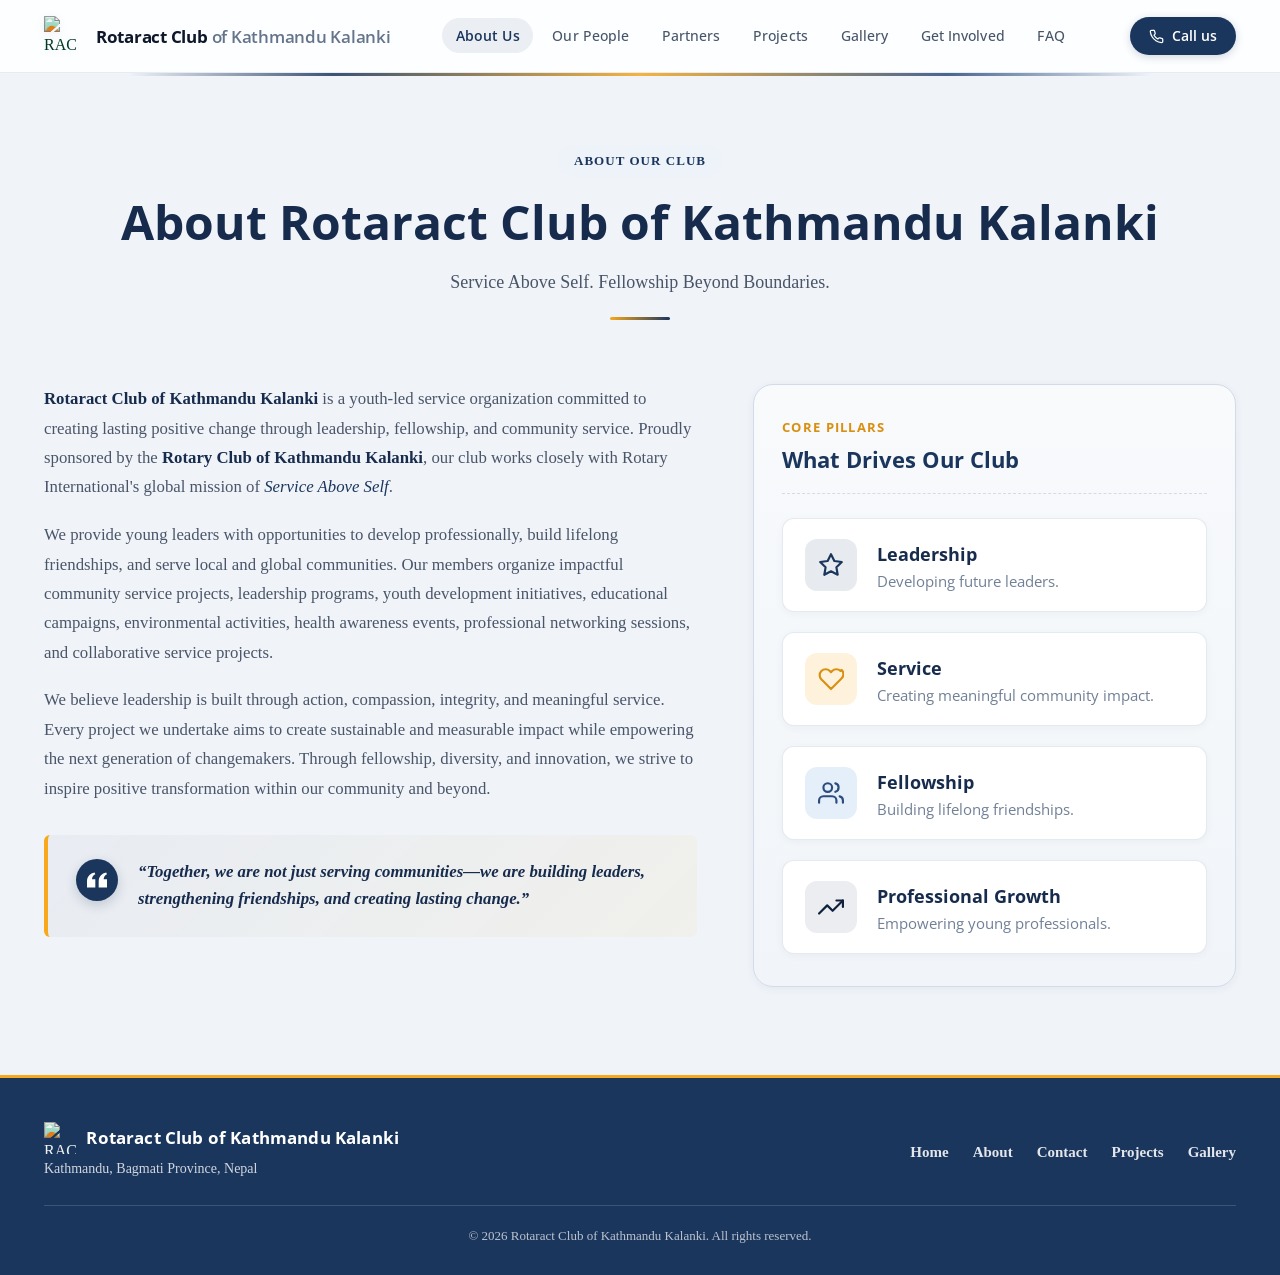
==== commit d8df949f: "gallery section added" ====
--- a/about.html
+++ b/about.html
@@ -39,6 +39,7 @@
           <li class="nav-item"><a href="our-people.html" class="nav-link">Our People</a></li>
           <li class="nav-item"><a href="partners.html" class="nav-link">Partners</a></li>
           <li class="nav-item"><a href="projects.html" class="nav-link">Projects</a></li>
+          <li class="nav-item"><a href="gallery.html" class="nav-link">Gallery</a></li>
           <li class="nav-item"><a href="get-involved.html" class="nav-link">Get Involved</a></li>
           <li class="nav-item"><a href="faq.html" class="nav-link">FAQ</a></li>
         </ul>
@@ -82,7 +83,7 @@
     <section class="about-section" id="about">
       <div class="container">
         <!-- Centered Page Header (Same structure as Our People) -->
-        <div class="section-header text-center fade-in">
+        <div class="section-header text-center">
           <span class="section-kicker">About Our Club</span>
           <h2 class="section-title">About Rotaract Club of Kathmandu Kalanki</h2>
           <p class="section-description max-w-2xl">
@@ -226,6 +227,7 @@
             <li><a href="about.html" class="footer-link">About</a></li>
             <li><a href="faq.html" class="footer-link">Contact</a></li>
             <li><a href="projects.html" class="footer-link">Projects</a></li>
+            <li><a href="gallery.html" class="footer-link">Gallery</a></li>
           </ul>
         </div>
       </div>
--- a/css/style.css
+++ b/css/style.css
@@ -315,7 +315,7 @@
 }
 
 .navbar.scrolled .nav-container {
-  height: 64px;
+  height: 72px;
 }
 
 .nav-brand {
@@ -558,6 +558,7 @@
 .our-people-section,
 .partners-section,
 .projects-section,
+.gallery-section,
 .get-involved-section,
 .faq-section {
   position: relative;
@@ -568,6 +569,7 @@
 .our-people-section::before,
 .partners-section::before,
 .projects-section::before,
+.gallery-section::before,
 .get-involved-section::before,
 .faq-section::before {
   content: '';
@@ -1218,6 +1220,183 @@
   }
 }
 
+/* ── Partners Subsection Titles ─────────────────────────────────────── */
+.partners-subsection {
+  margin-bottom: var(--spacing-xxl);
+}
+
+.partners-subsection:last-child {
+  margin-bottom: 0;
+}
+
+.partners-subsection-title {
+  font-family: var(--font-heading);
+  font-size: clamp(1.25rem, 2.5vw, 1.6rem);
+  font-weight: 700;
+  color: var(--text-primary);
+  margin-bottom: var(--spacing-lg);
+  padding-bottom: 0.75rem;
+  position: relative;
+}
+
+.partners-subsection-title::after {
+  content: '';
+  position: absolute;
+  bottom: 0;
+  left: 0;
+  width: 48px;
+  height: 3px;
+  background: linear-gradient(90deg, var(--rotary-gold), var(--rotary-royal-blue));
+  border-radius: var(--radius-pill);
+}
+
+/* ── Rotaract Network Cards ─────────────────────────────────────────── */
+.rotaract-partners-grid {
+  display: grid;
+  grid-template-columns: repeat(2, 1fr);
+  gap: 1.75rem;
+}
+
+.rotaract-partner-card {
+  background-color: var(--bg-card);
+  border-radius: var(--radius-xl);
+  border: 1px solid rgba(226, 232, 240, 0.8);
+  box-shadow: var(--shadow-sm);
+  overflow: hidden;
+  position: relative;
+  transition: transform var(--transition-normal), box-shadow var(--transition-normal), border-color var(--transition-normal);
+}
+
+.rotaract-partner-card::before {
+  content: '';
+  position: absolute;
+  top: 0;
+  left: 0;
+  width: 100%;
+  height: 3px;
+  background: linear-gradient(90deg, var(--rotary-gold) 0%, var(--rotary-royal-blue) 100%);
+}
+
+.rotaract-partner-card:hover {
+  transform: translateY(-5px);
+  box-shadow: var(--shadow-md);
+  border-color: var(--border-accent);
+}
+
+.rotaract-card-header {
+  display: flex;
+  align-items: center;
+  justify-content: space-between;
+  gap: 1rem;
+  padding: 1.75rem 1.75rem 1.25rem;
+  background: linear-gradient(180deg, #f8fafc 0%, #f1f5f9 100%);
+  border-bottom: 1px solid var(--border-subtle);
+}
+
+.rotaract-logo-box {
+  width: 80px;
+  height: 80px;
+  border-radius: var(--radius-md);
+  background-color: #ffffff;
+  border: 1px solid rgba(226, 232, 240, 0.9);
+  box-shadow: var(--shadow-sm);
+  display: flex;
+  align-items: center;
+  justify-content: center;
+  flex-shrink: 0;
+  overflow: hidden;
+}
+
+.rotaract-logo {
+  width: 100%;
+  height: 100%;
+  object-fit: contain;
+  padding: 0.35rem;
+}
+
+.rotaract-relationship-badge {
+  display: inline-flex;
+  align-items: center;
+  gap: 0.4rem;
+  font-family: var(--font-heading);
+  font-size: 0.78rem;
+  font-weight: 700;
+  letter-spacing: 0.05em;
+  text-transform: uppercase;
+  padding: 0.4rem 0.85rem;
+  border-radius: var(--radius-pill);
+  white-space: nowrap;
+}
+
+.rotaract-badge-twin {
+  background-color: var(--primary-light);
+  color: var(--rotary-royal-blue);
+  border: 1px solid rgba(27, 54, 93, 0.2);
+}
+
+.rotaract-badge-sister {
+  background-color: #fdf6e8;
+  color: var(--rotary-gold-hover);
+  border: 1px solid rgba(247, 168, 27, 0.3);
+}
+
+.rotaract-relationship-badge .badge-icon {
+  width: 14px;
+  height: 14px;
+  color: inherit;
+}
+
+.rotaract-card-body {
+  padding: 1.5rem 1.75rem 2rem;
+}
+
+.rotaract-club-name {
+  font-family: var(--font-heading);
+  font-size: 1.15rem;
+  font-weight: 700;
+  color: var(--rotary-royal-blue);
+  line-height: 1.3;
+  margin-bottom: 0.75rem;
+}
+
+.rotaract-club-desc {
+  font-family: var(--font-body);
+  font-size: 0.975rem;
+  color: var(--text-secondary);
+  line-height: 1.75;
+}
+
+/* Rotaract grid responsive */
+@media screen and (max-width: 768px) {
+  .rotaract-partners-grid {
+    grid-template-columns: 1fr;
+    gap: 1.25rem;
+  }
+
+  .rotaract-card-header {
+    flex-direction: column;
+    align-items: flex-start;
+    gap: 0.85rem;
+    padding: 1.5rem 1.5rem 1rem;
+  }
+
+  .rotaract-card-body {
+    padding: 1.25rem 1.5rem 1.5rem;
+  }
+}
+
+@media screen and (max-width: 480px) {
+  .rotaract-logo-box {
+    width: 68px;
+    height: 68px;
+  }
+
+  .rotaract-club-name {
+    font-size: 1.05rem;
+  }
+}
+
+
 /* --------------------------------------------------------------------------
    8. Hosted Projects Section
    -------------------------------------------------------------------------- */
@@ -2427,15 +2606,273 @@
         height:320px;
     }
 
+
     .hero-buttons .btn{
         width:100%;
     }
 }
 
-
-
-
-
-
-
-
+/* --------------------------------------------------------------------------
+   10. Gallery Section & Masonry Grid Layout
+   -------------------------------------------------------------------------- */
+.gallery-section {
+  padding-top: clamp(3.25rem, 6vw, 4.5rem);
+  padding-bottom: clamp(4rem, 7vw, 5.5rem);
+  background-color: var(--bg-canvas);
+}
+
+.gallery-grid {
+  columns: 4 280px;
+  column-gap: 1.25rem;
+}
+
+.gallery-item {
+  break-inside: avoid;
+  margin-bottom: 1.25rem;
+  position: relative;
+  border-radius: var(--radius-lg);
+  overflow: hidden;
+  box-shadow: var(--shadow-sm);
+  border: 1px solid rgba(226, 232, 240, 0.85);
+  background-color: #ffffff;
+  cursor: pointer;
+  transition: transform var(--transition-normal), box-shadow var(--transition-normal), border-color var(--transition-normal);
+}
+
+.gallery-item:hover {
+  transform: translateY(-4px);
+  box-shadow: var(--shadow-md);
+  border-color: var(--border-accent);
+}
+
+.gallery-img-wrapper {
+  position: relative;
+  width: 100%;
+  overflow: hidden;
+  background-color: #f1f5f9;
+}
+
+.gallery-img {
+  width: 100%;
+  height: auto;
+  display: block;
+  object-fit: cover;
+  transition: transform 0.4s ease;
+}
+
+.gallery-item:hover .gallery-img {
+  transform: scale(1.04);
+}
+
+.gallery-item-overlay {
+  position: absolute;
+  inset: 0;
+  background: linear-gradient(180deg, rgba(27, 54, 93, 0) 40%, rgba(27, 54, 93, 0.65) 100%);
+  opacity: 0;
+  transition: opacity 0.3s ease;
+  display: flex;
+  align-items: flex-end;
+  justify-content: flex-end;
+  padding: 1rem;
+}
+
+.gallery-item:hover .gallery-item-overlay {
+  opacity: 1;
+}
+
+.gallery-expand-icon {
+  width: 36px;
+  height: 36px;
+  border-radius: 50%;
+  background-color: var(--rotary-gold);
+  color: var(--rotary-royal-blue);
+  display: flex;
+  align-items: center;
+  justify-content: center;
+  box-shadow: var(--shadow-md);
+  transform: scale(0.85);
+  transition: transform 0.25s ease;
+}
+
+.gallery-item:hover .gallery-expand-icon {
+  transform: scale(1);
+}
+
+.gallery-expand-icon svg {
+  width: 18px;
+  height: 18px;
+}
+
+/* Lightbox Modal */
+.lightbox-modal {
+  position: fixed;
+  inset: 0;
+  z-index: 10000;
+  background-color: rgba(15, 23, 42, 0.92);
+  backdrop-filter: blur(8px);
+  display: flex;
+  align-items: center;
+  justify-content: center;
+  opacity: 0;
+  visibility: hidden;
+  transition: opacity 0.3s ease, visibility 0.3s ease;
+  padding: 1.5rem;
+}
+
+.lightbox-modal.active {
+  opacity: 1;
+  visibility: visible;
+}
+
+.lightbox-dialog {
+  position: relative;
+  max-width: 90vw;
+  max-height: 90vh;
+  display: flex;
+  flex-direction: column;
+  align-items: center;
+  justify-content: center;
+}
+
+.lightbox-img-wrapper {
+  position: relative;
+  max-width: 100%;
+  max-height: 80vh;
+  display: flex;
+  align-items: center;
+  justify-content: center;
+  border-radius: var(--radius-lg);
+  overflow: hidden;
+  box-shadow: var(--shadow-xl);
+  background-color: #0f172a;
+}
+
+.lightbox-img {
+  max-width: 100%;
+  max-height: 80vh;
+  object-fit: contain;
+  border-radius: var(--radius-md);
+  user-select: none;
+  transition: opacity 0.2s ease, transform 0.2s ease;
+}
+
+.lightbox-close-btn {
+  position: absolute;
+  top: -45px;
+  right: 0;
+  width: 40px;
+  height: 40px;
+  border-radius: 50%;
+  background: rgba(255, 255, 255, 0.15);
+  border: 1px solid rgba(255, 255, 255, 0.25);
+  color: #ffffff;
+  font-size: 1.5rem;
+  display: flex;
+  align-items: center;
+  justify-content: center;
+  cursor: pointer;
+  transition: background-color 0.2s ease, transform 0.2s ease;
+}
+
+.lightbox-close-btn:hover {
+  background-color: var(--rotary-gold);
+  color: var(--rotary-royal-blue);
+  transform: scale(1.08);
+}
+
+.lightbox-nav-btn {
+  position: absolute;
+  top: 50%;
+  transform: translateY(-50%);
+  width: 48px;
+  height: 48px;
+  border-radius: 50%;
+  background: rgba(255, 255, 255, 0.15);
+  border: 1px solid rgba(255, 255, 255, 0.25);
+  color: #ffffff;
+  display: flex;
+  align-items: center;
+  justify-content: center;
+  cursor: pointer;
+  transition: background-color 0.2s ease, transform 0.2s ease;
+  z-index: 10;
+}
+
+.lightbox-nav-btn:hover {
+  background-color: var(--rotary-gold);
+  color: var(--rotary-royal-blue);
+  transform: translateY(-50%) scale(1.1);
+}
+
+.lightbox-prev-btn {
+  left: -60px;
+}
+
+.lightbox-next-btn {
+  right: -60px;
+}
+
+.lightbox-nav-btn svg {
+  width: 24px;
+  height: 24px;
+}
+
+.lightbox-caption-bar {
+  margin-top: 1rem;
+  color: rgba(255, 255, 255, 0.85);
+  font-family: var(--font-heading);
+  font-size: 0.9rem;
+  font-weight: 600;
+  letter-spacing: 0.05em;
+  text-align: center;
+}
+
+@media screen and (max-width: 900px) {
+  .gallery-grid {
+    columns: 3 220px;
+  }
+
+  .lightbox-prev-btn {
+    left: 10px;
+  }
+
+  .lightbox-next-btn {
+    right: 10px;
+  }
+
+  .lightbox-close-btn {
+    top: 10px;
+    right: 10px;
+    z-index: 20;
+  }
+}
+
+@media screen and (max-width: 600px) {
+  .gallery-grid {
+    columns: 2 160px;
+    column-gap: 0.85rem;
+  }
+
+  .gallery-item {
+    margin-bottom: 0.85rem;
+  }
+
+  .lightbox-nav-btn {
+    width: 40px;
+    height: 40px;
+  }
+
+  .lightbox-nav-btn svg {
+    width: 20px;
+    height: 20px;
+  }
+}
+
+
+
+
+
+
+
+
+
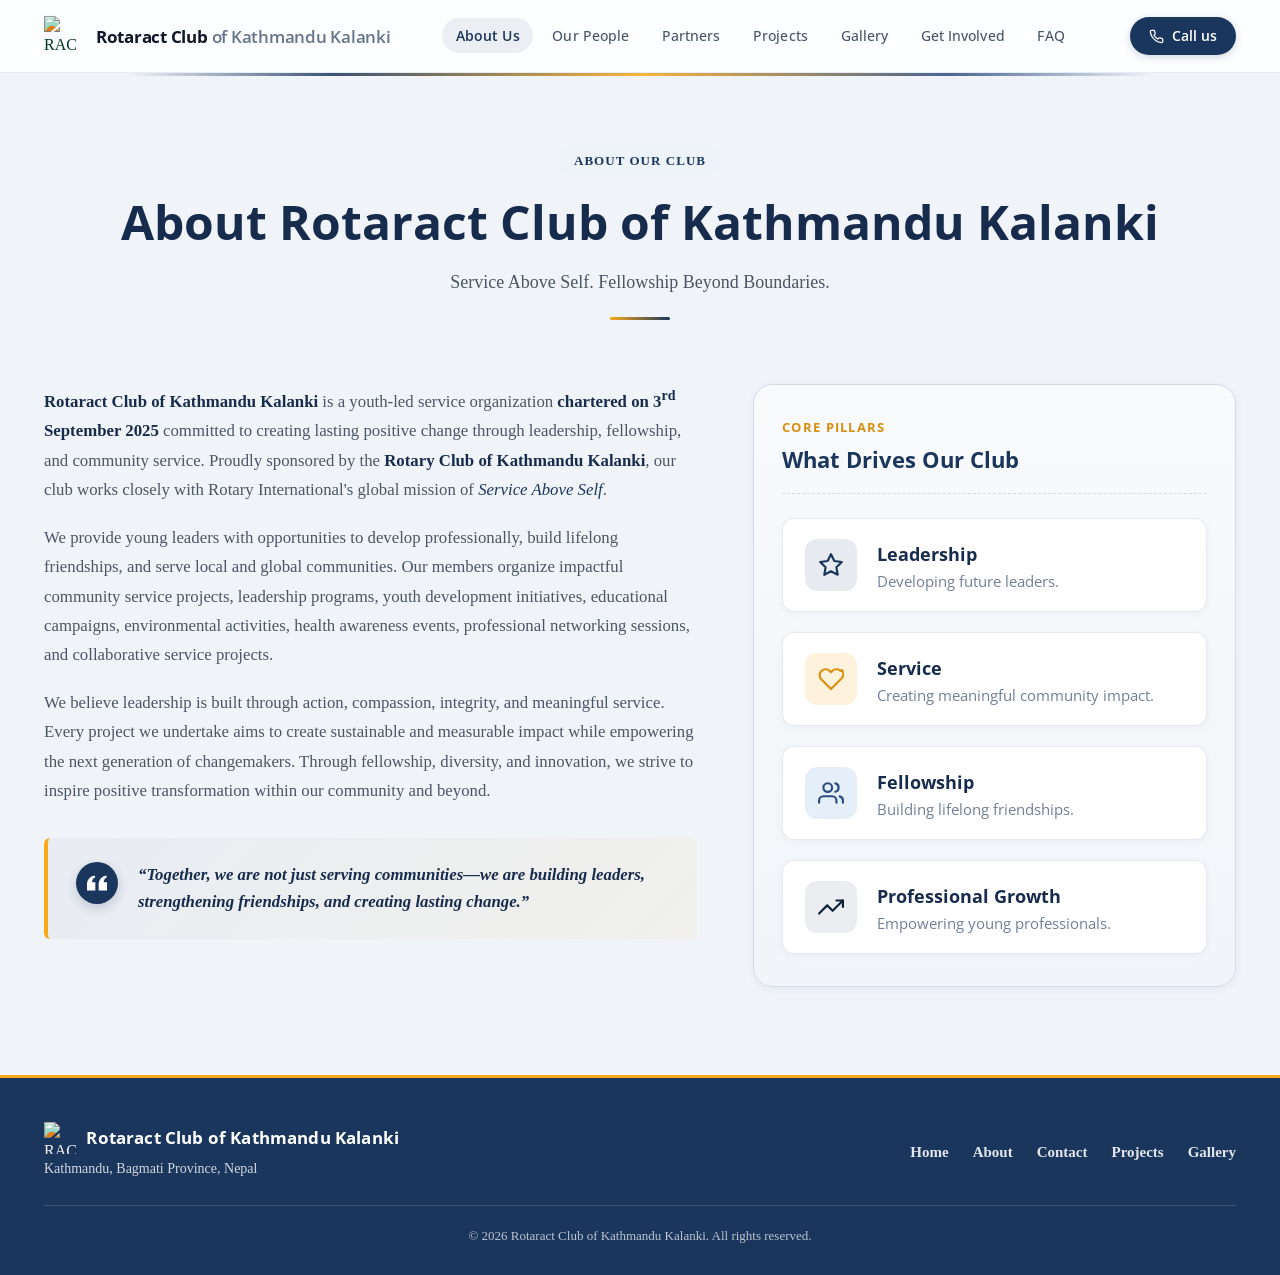
==== commit da669357: "hero page" ====
--- a/about.html
+++ b/about.html
@@ -96,7 +96,7 @@
           <div class="about-content fade-in">
             <div class="about-text">
               <p>
-                <strong>Rotaract Club of Kathmandu Kalanki</strong> is a youth-led service organization committed to
+                <strong>Rotaract Club of Kathmandu Kalanki</strong> is a youth-led service organization <strong>chartered on 3<sup>rd</sup> September 2025</strong> committed to
                 creating lasting positive change through leadership, fellowship, and community service. Proudly
                 sponsored by the <strong>Rotary Club of Kathmandu Kalanki</strong>, our club works closely with Rotary
                 International's global mission of <em>Service Above Self</em>.
--- a/css/style.css
+++ b/css/style.css
@@ -472,75 +472,296 @@
 /* --------------------------------------------------------------------------
    5. Hero Section
    -------------------------------------------------------------------------- */
-.hero-section {
-  padding-top: var(--spacing-xl);
-  padding-bottom: var(--spacing-xxl);
-}
-
-.hero-container {
-  display: grid;
-  grid-template-columns: 1fr 1fr;
-  gap: var(--spacing-xl);
-  align-items: center;
-}
-
-.hero-title {
-  font-family: var(--font-heading);
-  font-size: clamp(2.75rem, 5vw, 4.25rem);
+/* --------------------------------------------------------------------------
+   5. Hero Section (Immersive Cover & First Installation Identity Layout)
+   -------------------------------------------------------------------------- */
+.hero-cover-section {
+  position: relative;
+  min-height: 90vh;
+  display: flex;
+  align-items: center;
+  padding-top: clamp(3rem, 5vw, 4.5rem);
+  padding-bottom: clamp(3rem, 5vw, 4.5rem);
+  overflow: hidden;
+  background-color: #0f172a;
+}
+
+.hero-bg-overlay {
+  position: absolute;
+  inset: 0;
+  background: linear-gradient(
+    135deg,
+    rgba(15, 23, 42, 0.95) 0%,
+    rgba(27, 54, 93, 0.88) 55%,
+    rgba(15, 23, 42, 0.82) 100%
+  );
+  z-index: 2;
+}
+
+.hero-bg-image {
+  position: absolute;
+  inset: 0;
+  background-size: cover;
+  background-position: center 35%;
+  filter: brightness(0.85) contrast(1.08);
+  z-index: 1;
+  transform: scale(1.02);
+  transition: transform 12s ease-out;
+}
+
+.hero-cover-section:hover .hero-bg-image {
+  transform: scale(1.05);
+}
+
+.hero-container-immersive {
+  position: relative;
+  z-index: 3;
+  display: flex;
+  flex-direction: column;
+  align-items: flex-start;
+  max-width: 780px;
+}
+
+.hero-content-box {
+  color: #ffffff;
+  width: 100%;
+}
+
+.hero-kicker-wrapper {
+  display: flex;
+  align-items: center;
+  gap: 0.625rem;
+  flex-wrap: wrap;
+  margin-bottom: 1rem;
+}
+
+.hero-kicker-badge {
+  display: inline-flex;
+  align-items: center;
+  padding: 0.4rem 0.95rem;
+  background: rgba(247, 168, 27, 0.18);
+  border: 1px solid rgba(247, 168, 27, 0.45);
+  color: var(--rotary-gold);
+  font-family: var(--font-heading);
+  font-size: 0.8125rem;
+  font-weight: 700;
+  letter-spacing: 0.08em;
+  border-radius: var(--radius-pill);
+  text-transform: uppercase;
+}
+
+.hero-charter-tag {
+  display: inline-flex;
+  align-items: center;
+  padding: 0.4rem 0.95rem;
+  background: rgba(255, 255, 255, 0.12);
+  border: 1px solid rgba(255, 255, 255, 0.22);
+  color: rgba(241, 245, 249, 0.95);
+  font-family: var(--font-body);
+  font-size: 0.8125rem;
+  font-weight: 600;
+  border-radius: var(--radius-pill);
+}
+
+.hero-title-immersive {
+  font-family: var(--font-heading);
+  font-size: clamp(2.5rem, 4.5vw, 4rem);
   font-weight: 800;
   line-height: 1.1;
-  letter-spacing: -0.02em;
-  color: var(--text-primary);
-  margin-top: 0.5rem;
-  margin-bottom: var(--spacing-md);
-}
-
-.hero-description {
-  font-size: 1.125rem;
-  color: var(--text-secondary);
-  margin-bottom: var(--spacing-lg);
-  line-height: 1.75;
-  max-width: 44ch;
-  font-weight: 400;
-}
-
-.hero-actions {
+  letter-spacing: -0.025em;
+  color: #ffffff;
+  margin-bottom: 1rem;
+  text-shadow: 0 2px 12px rgba(0, 0, 0, 0.35);
+}
+
+.hero-title-gold {
+  color: var(--rotary-gold);
+}
+
+.hero-description-immersive {
+  font-family: var(--font-body);
+  font-size: clamp(1rem, 1.5vw, 1.1rem);
+  color: rgba(241, 245, 249, 0.92);
+  line-height: 1.72;
+  margin-bottom: 1.875rem;
+  max-width: 48ch;
+  text-shadow: 0 1px 4px rgba(0, 0, 0, 0.3);
+}
+
+.hero-actions-immersive {
   display: flex;
   flex-wrap: wrap;
   align-items: center;
-  gap: 0.875rem;
-}
-
-.hero-actions .btn {
-  padding: 0.875rem 1.5rem;
+  gap: 1rem;
+}
+
+.btn-gold-primary {
+  background-color: var(--rotary-gold);
+  color: var(--rotary-royal-blue) !important;
+  border: 1px solid var(--rotary-gold);
+  font-weight: 700;
+  padding: 0.875rem 1.6rem;
   font-size: 1rem;
+  height: 52px;
+  border-radius: var(--radius-md);
+  box-shadow: 0 6px 18px rgba(247, 168, 27, 0.35);
+  transition: all 0.25s ease;
+}
+
+.btn-gold-primary:hover {
+  background-color: var(--rotary-gold-hover);
+  border-color: var(--rotary-gold-hover);
+  color: #ffffff !important;
+  transform: translateY(-2px);
+  box-shadow: 0 8px 24px rgba(247, 168, 27, 0.5);
+}
+
+.btn-glass-secondary {
+  background: rgba(255, 255, 255, 0.12);
+  border: 1px solid rgba(255, 255, 255, 0.35);
+  color: #ffffff !important;
   font-weight: 600;
-  line-height: 1.5;
+  padding: 0.875rem 1.6rem;
+  font-size: 1rem;
   height: 52px;
-  box-sizing: border-box;
-}
-
-.hero-media {
+  border-radius: var(--radius-md);
+  backdrop-filter: blur(8px);
+  -webkit-backdrop-filter: blur(8px);
+  transition: all 0.25s ease;
+}
+
+.btn-glass-secondary:hover {
+  background: rgba(255, 255, 255, 0.22);
+  border-color: #ffffff;
+  color: #ffffff !important;
+  transform: translateY(-2px);
+}
+
+/* Identity Panel */
+.hero-identity-card {
   position: relative;
-}
-
-.hero-image-wrapper {
-  position: relative;
-  border-radius: var(--radius-lg);
-  overflow: hidden;
-  box-shadow: var(--shadow-lg);
-  background-color: var(--bg-card);
-}
-
-.hero-image {
-  width: 100%;
-  height: 480px;
-  object-fit: cover;
-  transition: transform var(--transition-slow);
-}
-
-.hero-image-wrapper:hover .hero-image {
-  transform: scale(1.03);
+  z-index: 3;
+  padding-top: 1rem;
+}
+
+.identity-card-inner {
+  background: rgba(15, 23, 42, 0.65);
+  backdrop-filter: blur(16px) saturate(180%);
+  -webkit-backdrop-filter: blur(16px) saturate(180%);
+  border: 1px solid rgba(255, 255, 255, 0.18);
+  border-top: 3px solid var(--rotary-gold);
+  border-radius: var(--radius-xl);
+  padding: 2.25rem 2rem;
+  box-shadow: 0 20px 40px rgba(0, 0, 0, 0.35);
+  transition: transform var(--transition-normal), box-shadow var(--transition-normal);
+}
+
+.identity-card-inner:hover {
+  transform: translateY(-4px);
+  box-shadow: 0 24px 48px rgba(0, 0, 0, 0.45);
+  border-color: rgba(247, 168, 27, 0.4);
+}
+
+.identity-badge-header {
+  display: flex;
+  align-items: center;
+  gap: 0.5rem;
+  margin-bottom: 0.85rem;
+  color: var(--rotary-gold);
+}
+
+.identity-icon {
+  width: 20px;
+  height: 20px;
+}
+
+.identity-kicker {
+  font-family: var(--font-heading);
+  font-size: 0.78rem;
+  font-weight: 700;
+  letter-spacing: 0.08em;
+  text-transform: uppercase;
+}
+
+.identity-title {
+  font-family: var(--font-heading);
+  font-size: 1.3rem;
+  font-weight: 700;
+  color: #ffffff;
+  margin-bottom: 0.75rem;
+  line-height: 1.3;
+}
+
+.identity-text {
+  font-family: var(--font-body);
+  font-size: 0.96rem;
+  color: rgba(226, 232, 240, 0.88);
+  line-height: 1.65;
+  margin-bottom: 1.25rem;
+}
+
+.identity-meta-row {
+  padding-top: 0.9rem;
+  border-top: 1px solid rgba(255, 255, 255, 0.14);
+  display: flex;
+  flex-direction: column;
+  gap: 0.2rem;
+}
+
+.meta-label {
+  font-size: 0.725rem;
+  font-weight: 700;
+  letter-spacing: 0.06em;
+  color: var(--rotary-gold);
+}
+
+.meta-val {
+  font-size: 0.9rem;
+  color: #ffffff;
+  font-weight: 600;
+}
+
+/* Responsive Hero Rules */
+@media screen and (max-width: 992px) {
+  .hero-cover-section {
+    min-height: auto;
+    padding-top: 3.5rem;
+    padding-bottom: 3.5rem;
+  }
+}
+
+@media screen and (max-width: 600px) {
+  .hero-cover-section {
+    padding-top: 2.75rem;
+    padding-bottom: 2.75rem;
+  }
+
+  .hero-title-immersive {
+    font-size: 2.05rem;
+    margin-bottom: 0.85rem;
+  }
+
+  .hero-description-immersive {
+    font-size: 0.975rem;
+    margin-bottom: 1.5rem;
+    max-width: 100%;
+  }
+
+  .hero-actions-immersive {
+    flex-direction: column;
+    align-items: stretch;
+    width: 100%;
+    gap: 0.75rem;
+  }
+
+  .hero-actions-immersive .btn {
+    width: 100%;
+    justify-content: center;
+  }
+
+  .identity-card-inner {
+    padding: 1.375rem 1.25rem;
+  }
 }
 
 /* --------------------------------------------------------------------------
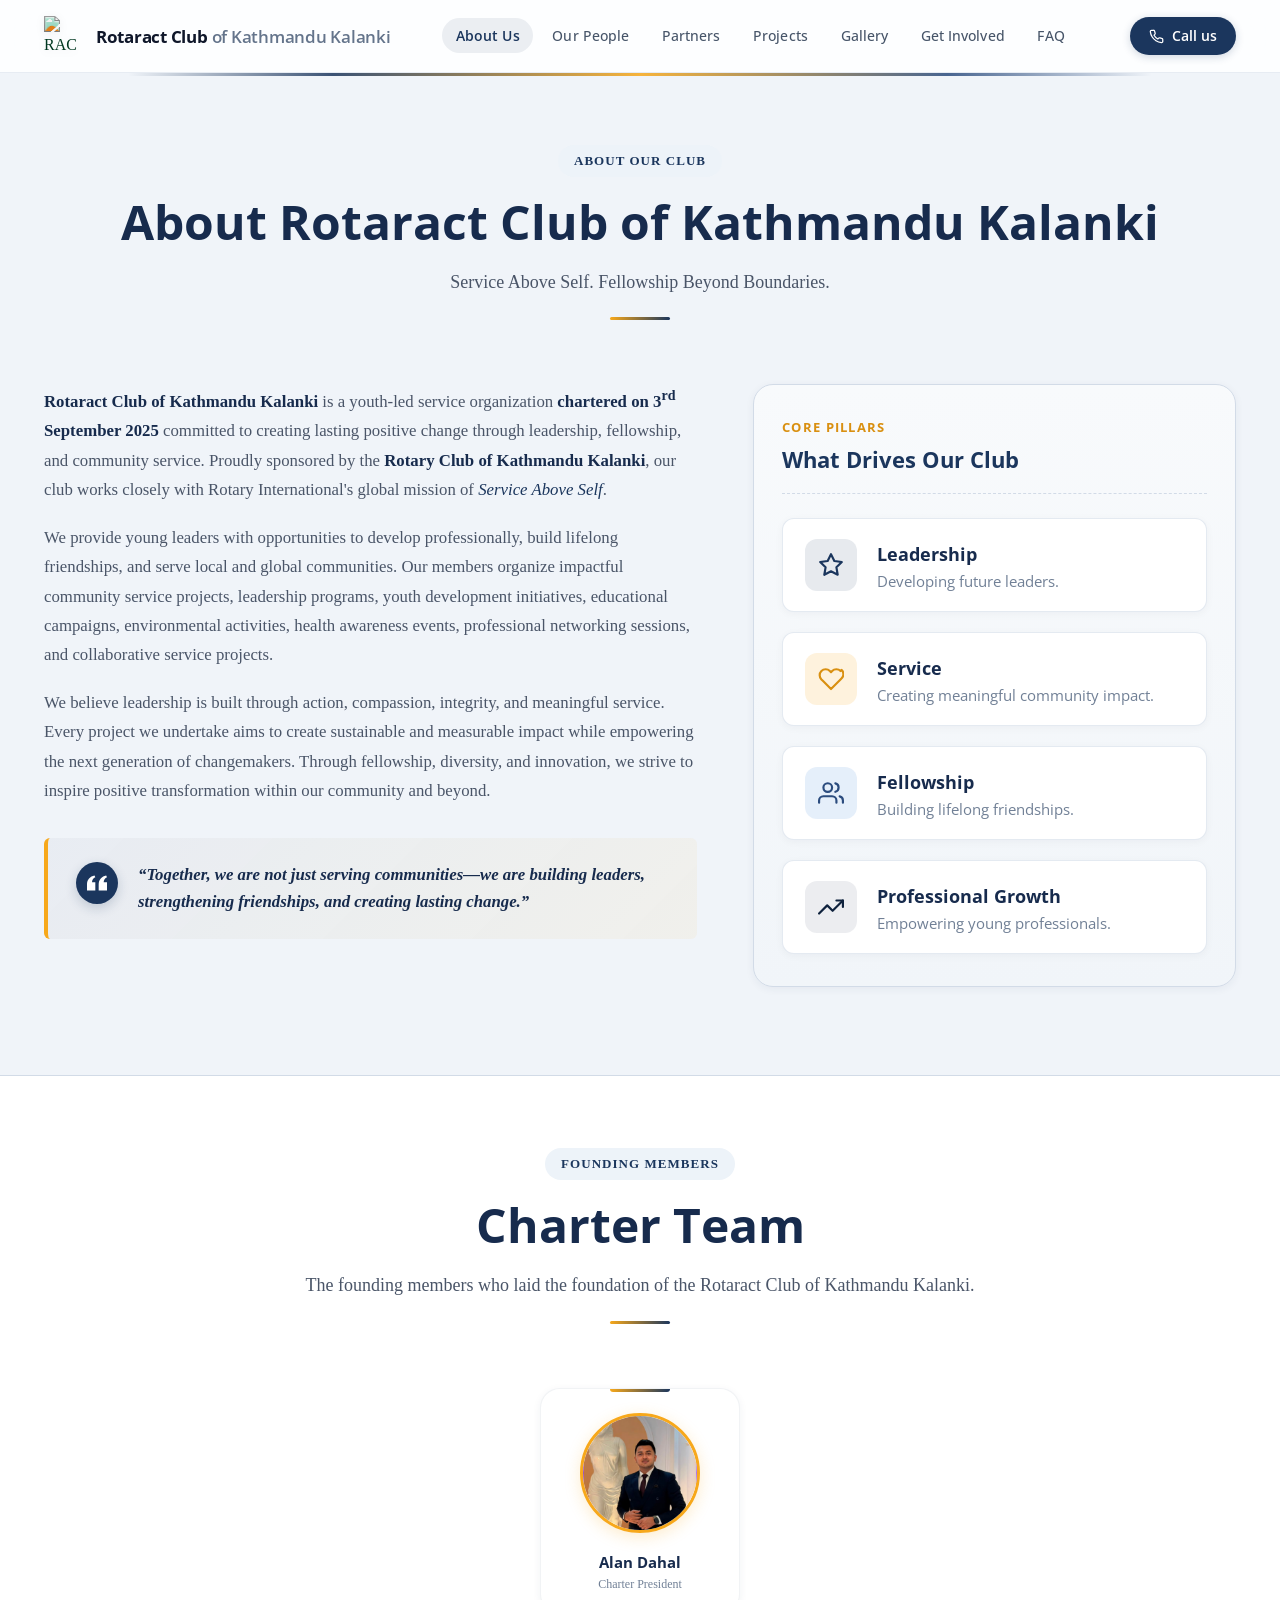
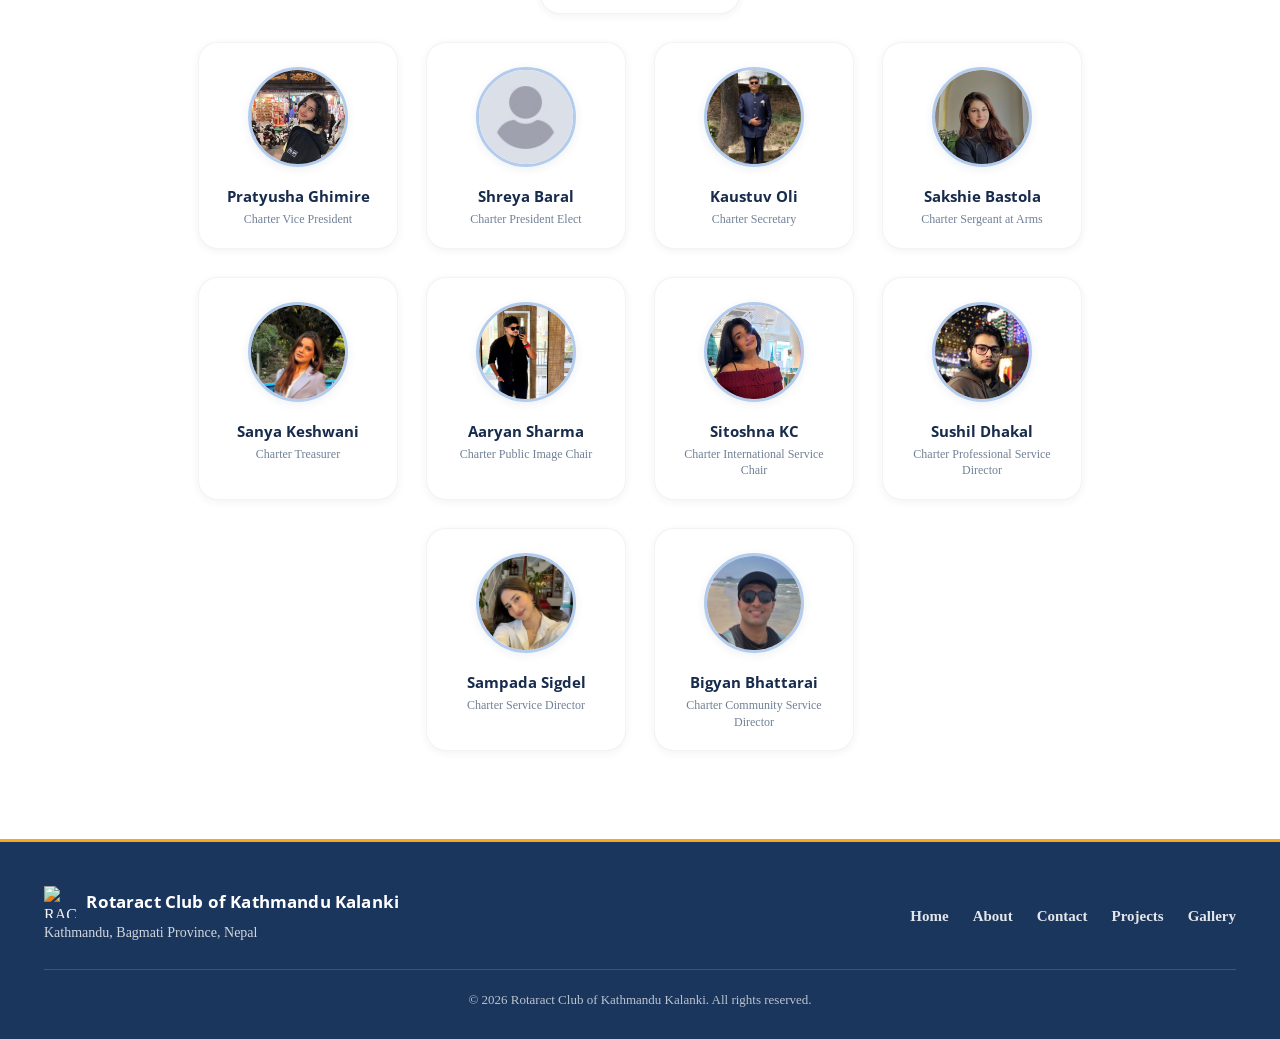
==== commit 337f6e74: "charter team added" ====
--- a/about.html
+++ b/about.html
@@ -205,6 +205,120 @@
         </div>
       </div>
     </section>
+    <!-- Charter Team Section -->
+    <section class="charter-team-section" id="charter-team">
+      <div class="container">
+        <!-- Section Header -->
+        <div class="section-header text-center">
+          <span class="section-kicker">Founding Members</span>
+          <h2 class="section-title">Charter Team</h2>
+          <p class="section-description max-w-2xl">
+            The founding members who laid the foundation of the Rotaract Club of Kathmandu Kalanki.
+          </p>
+        </div>
+
+        <!-- Row 1: Alan Dahal — Focal Point -->
+        <div class="charter-row charter-row-1 fade-in">
+          <div class="people-card member-card charter-focal-card">
+            <div class="people-image-wrapper charter-focal-wrapper">
+              <img src="assets/images/immediate-past-president.png" alt="Alan Dahal" class="people-image" loading="lazy">
+            </div>
+            <h4 class="people-name">Alan Dahal</h4>
+            <p class="people-club">Charter President</p>
+          </div>
+        </div>
+
+        <!-- Row 2: Pratyusha | Shreya | Sitoshna | Sushil -->
+        <div class="charter-row charter-row-4 fade-in">
+          <div class="people-card member-card">
+            <div class="people-image-wrapper member-image-wrapper">
+              <img src="assets/images/vice-president.png" alt="Pratyusha Ghimire" class="people-image" loading="lazy">
+            </div>
+            <h4 class="people-name">Pratyusha Ghimire</h4>
+            <p class="people-club">Charter Vice President</p>
+          </div>
+
+          <div class="people-card member-card">
+            <div class="people-image-wrapper member-image-wrapper">
+              <img src="assets/images/shreya baral.jpg" alt="Shreya Baral" class="people-image" loading="lazy">
+            </div>
+            <h4 class="people-name">Shreya Baral</h4>
+            <p class="people-club">Charter President Elect</p>
+          </div>
+
+          <div class="people-card member-card">
+            <div class="people-image-wrapper member-image-wrapper">
+              <img src="assets/images/kaustuv oli.jpg" alt="Kaustuv Oli" class="people-image" loading="lazy">
+            </div>
+            <h4 class="people-name">Kaustuv Oli</h4>
+            <p class="people-club">Charter Secretary</p>
+          </div>
+
+          <div class="people-card member-card">
+            <div class="people-image-wrapper member-image-wrapper">
+              <img src="assets/images/president.png" alt="Sakshie Bastola" class="people-image" loading="lazy">
+            </div>
+            <h4 class="people-name">Sakshie Bastola</h4>
+            <p class="people-club">Charter Sergeant at Arms</p>
+          </div>
+        </div>
+
+        <!-- Row 3: Sanya | Aaryan | Sitoshna | Sushil -->
+        <div class="charter-row charter-row-4 fade-in">
+          <div class="people-card member-card">
+            <div class="people-image-wrapper member-image-wrapper">
+              <img src="assets/images/sanya keshwani.jpg" alt="Sanya Keshwani" class="people-image" loading="lazy">
+            </div>
+            <h4 class="people-name">Sanya Keshwani</h4>
+            <p class="people-club">Charter Treasurer</p>
+          </div>
+
+          <div class="people-card member-card">
+            <div class="people-image-wrapper member-image-wrapper">
+              <img src="assets/images/public-image-chair.png" alt="Aaryan Sharma" class="people-image" loading="lazy">
+            </div>
+            <h4 class="people-name">Aaryan Sharma</h4>
+            <p class="people-club">Charter Public Image Chair</p>
+          </div>
+
+          <div class="people-card member-card">
+            <div class="people-image-wrapper member-image-wrapper">
+              <img src="assets/images/sergeant-at-arms.png" alt="Sitoshna KC" class="people-image" loading="lazy">
+            </div>
+            <h4 class="people-name">Sitoshna KC</h4>
+            <p class="people-club">Charter International Service Chair</p>
+          </div>
+
+          <div class="people-card member-card">
+            <div class="people-image-wrapper member-image-wrapper">
+              <img src="assets/images/international-service-chair.png" alt="Sushil Dhakal" class="people-image" loading="lazy">
+            </div>
+            <h4 class="people-name">Sushil Dhakal</h4>
+            <p class="people-club">Charter Professional Service Director</p>
+          </div>
+        </div>
+
+        <!-- Row 4: Sampada | Bigyan -->
+        <div class="charter-row charter-row-2 fade-in">
+          <div class="people-card member-card">
+            <div class="people-image-wrapper member-image-wrapper">
+              <img src="assets/images/sampada sigdel.jpg" alt="Sampada Sigdel" class="people-image" loading="lazy">
+            </div>
+            <h4 class="people-name">Sampada Sigdel</h4>
+            <p class="people-club">Charter Service Director</p>
+          </div>
+
+          <div class="people-card member-card">
+            <div class="people-image-wrapper member-image-wrapper">
+              <img src="assets/images/bigyan bhattarai.jpg" alt="Bigyan Bhattarai" class="people-image" loading="lazy">
+            </div>
+            <h4 class="people-name">Bigyan Bhattarai</h4>
+            <p class="people-club">Charter Community Service Director</p>
+          </div>
+        </div>
+
+      </div>
+    </section>
   </main>
 
   <!-- Footer -->
--- a/css/style.css
+++ b/css/style.css
@@ -1075,6 +1075,82 @@
 }
 
 /* --------------------------------------------------------------------------
+   6.4 Charter Team Section
+   -------------------------------------------------------------------------- */
+.charter-team-section {
+  padding-top: clamp(3.25rem, 6vw, 4.5rem);
+  padding-bottom: clamp(4rem, 7vw, 5.5rem);
+  background-color: var(--bg-canvas-alt);
+  border-top: 1px solid var(--border-subtle);
+}
+
+/* Each hierarchical row is a flex container centered horizontally */
+.charter-row {
+  display: flex;
+  justify-content: center;
+  align-items: stretch;
+  gap: 1.75rem;
+  margin-bottom: 1.75rem;
+}
+
+.charter-row:last-child {
+  margin-bottom: 0;
+}
+
+/* Row with exactly 1 card (Alan Dahal focal point) */
+.charter-row-1 .people-card {
+  max-width: 200px;
+  width: 100%;
+}
+
+/* Row with 4 cards */
+.charter-row-4 .people-card {
+  flex: 0 1 calc(25% - 1.75rem * 3 / 4);
+  max-width: 200px;
+  width: 100%;
+}
+
+/* Row with 2 cards */
+.charter-row-2 .people-card {
+  flex: 0 1 200px;
+  max-width: 200px;
+  width: 100%;
+}
+
+/* Focal card for Alan Dahal — slightly elevated, gold border treatment */
+.charter-focal-card {
+  padding: 2rem 1.5rem 1.75rem;
+  border-color: rgba(247, 168, 27, 0.35);
+  box-shadow: 0 4px 20px rgba(247, 168, 27, 0.12), var(--shadow-sm);
+  position: relative;
+}
+
+.charter-focal-card::before {
+  content: '';
+  position: absolute;
+  top: 0;
+  left: 50%;
+  transform: translateX(-50%);
+  width: 60px;
+  height: 3px;
+  background: linear-gradient(90deg, var(--rotary-gold), var(--rotary-royal-blue));
+  border-radius: 0 0 var(--radius-pill) var(--radius-pill);
+}
+
+/* Focal image — board-size (130px) gold ring */
+.charter-focal-wrapper {
+  width: 120px;
+  height: 120px;
+  border: 3px solid var(--rotary-gold);
+  box-shadow: 0 4px 16px rgba(247, 168, 27, 0.22);
+}
+
+.charter-focal-card .people-name {
+  font-size: 1.05rem;
+  font-weight: 700;
+}
+
+/* --------------------------------------------------------------------------
    6.5 Our People Section (Board of Directors & Club Members)
    -------------------------------------------------------------------------- */
 .our-people-section {
--- a/css/responsive.css
+++ b/css/responsive.css
@@ -51,6 +51,17 @@
   .board-image-wrapper {
     width: 110px;
     height: 110px;
+  }
+
+  /* Charter Team: 4-col rows → 2 cols each */
+  .charter-row-4 {
+    flex-wrap: wrap;
+    gap: 1.25rem;
+  }
+
+  .charter-row-4 .people-card {
+    flex: 0 1 calc(50% - 0.75rem);
+    max-width: none;
   }
 
   .cta-card {
@@ -227,6 +238,34 @@
     width: 85px;
     height: 85px;
   }
+
+  /* Charter Team: stack rows to 2 cols on mobile */
+  .charter-row {
+    gap: 1rem;
+  }
+
+  .charter-row-4 {
+    flex-wrap: wrap;
+  }
+
+  .charter-row-4 .people-card {
+    flex: 0 1 calc(50% - 0.5rem);
+    max-width: none;
+  }
+
+  .charter-row-2 {
+    gap: 1rem;
+  }
+
+  .charter-row-2 .people-card {
+    flex: 0 1 calc(50% - 0.5rem);
+    max-width: none;
+  }
+
+  .charter-focal-wrapper {
+    width: 100px;
+    height: 100px;
+  }
 }
 
 /* --------------------------------------------------------------------------
@@ -308,4 +347,16 @@
   .people-card {
     padding: 1.5rem 1rem;
   }
+
+  /* Charter Team: single column on tiny screens */
+  .charter-row-4 .people-card,
+  .charter-row-2 .people-card {
+    flex: 0 1 100%;
+    max-width: 260px;
+  }
+
+  .charter-focal-wrapper {
+    width: 90px;
+    height: 90px;
+  }
 }
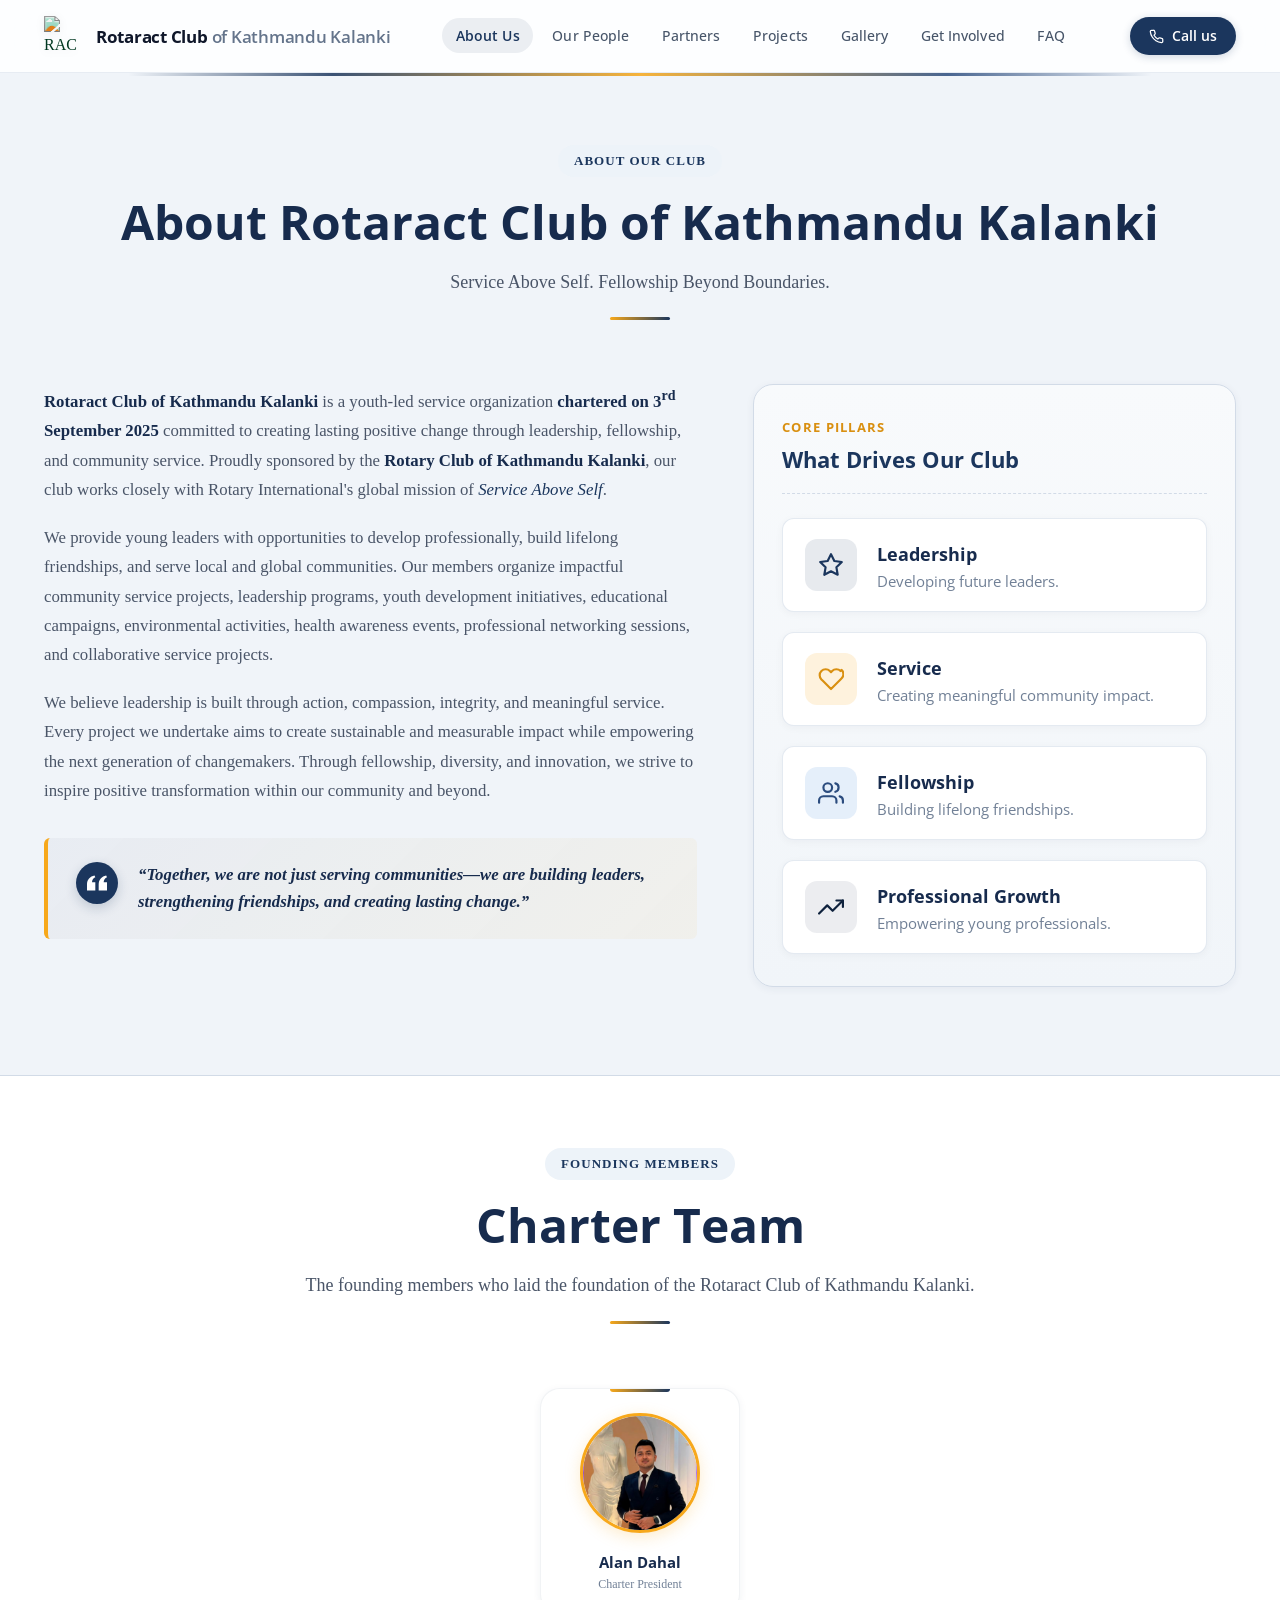
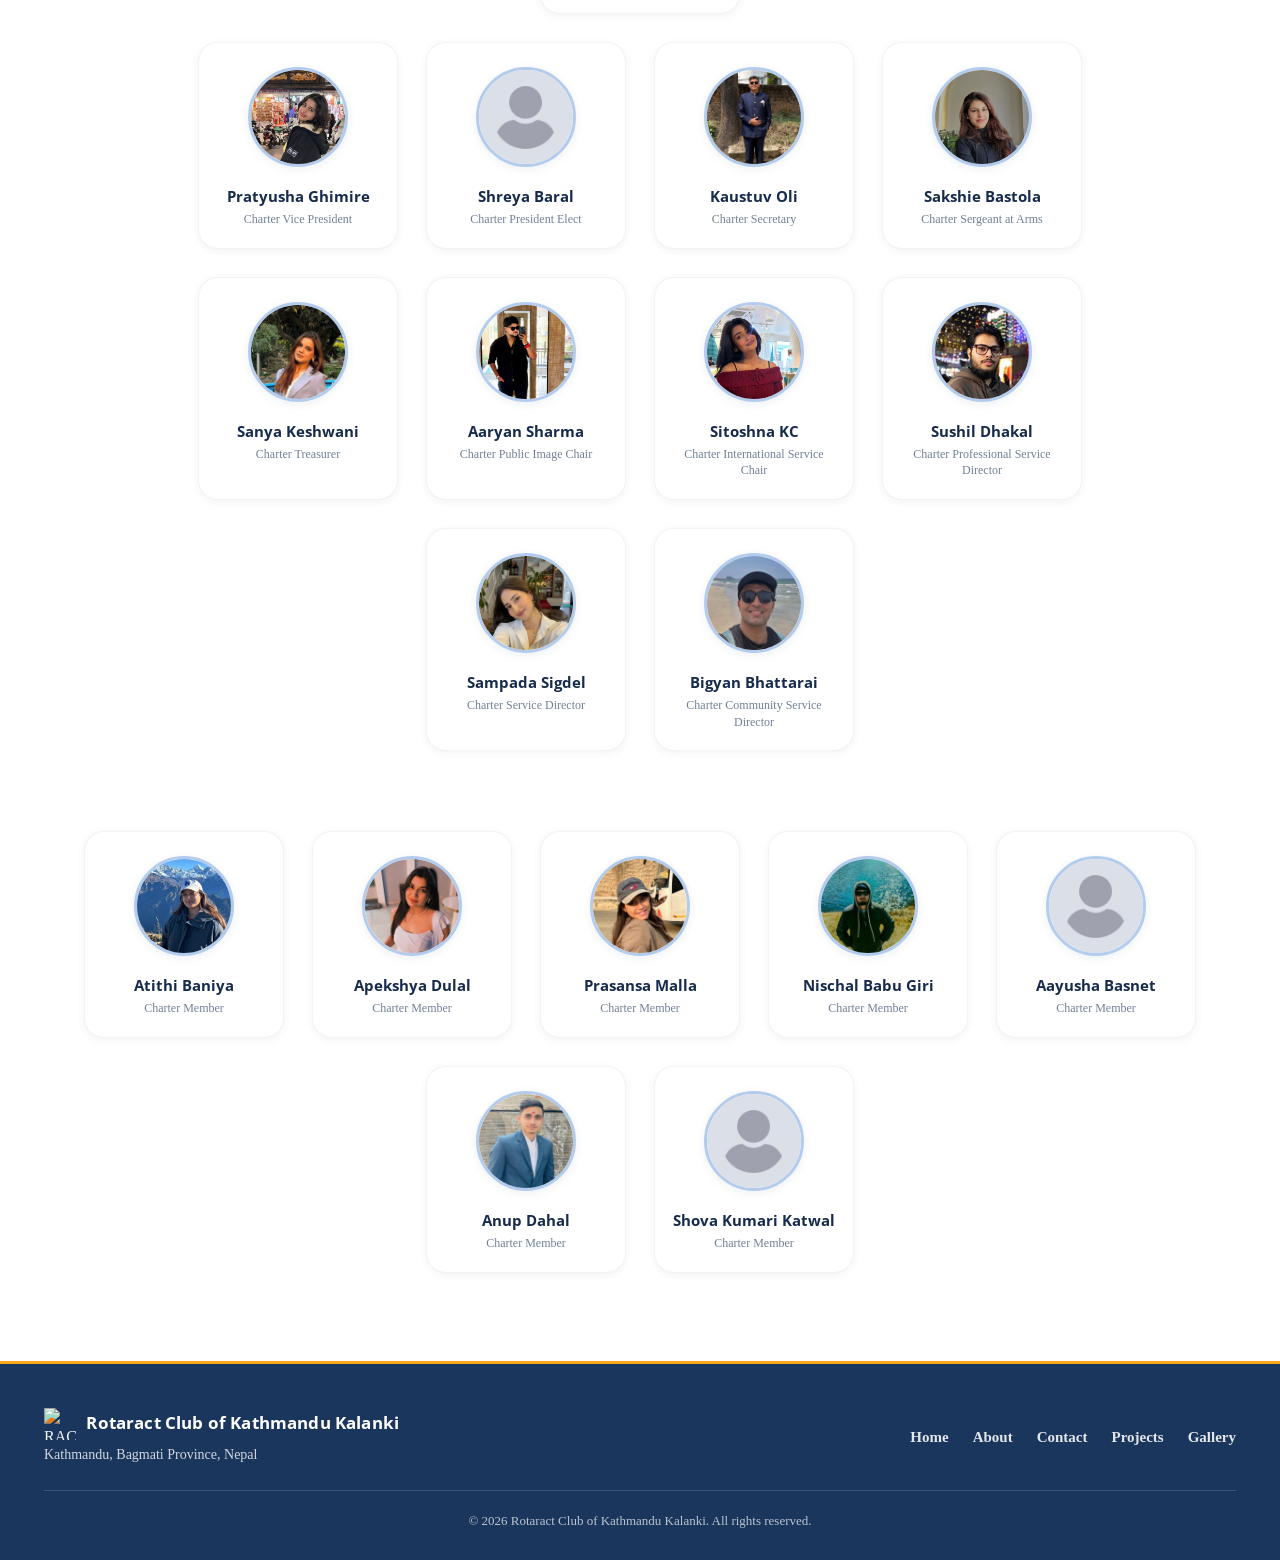
==== commit fadfd6fd: "Added other chart" ====
--- a/about.html
+++ b/about.html
@@ -317,6 +317,78 @@
           </div>
         </div>
 
+        <!-- Subsection: Our Charter Members -->
+        
+        <div class="charter-sub-section fade-in" style="margin-top: 5rem;">
+          <!-- <h3 class="subsection-title text-center" style="font-family: var(--font-serif); font-size: clamp(1.5rem, 4vw, 2.25rem); color: var(--text-main); margin-bottom: 2.5rem; font-weight: 700;">Our Charter Members</h3> -->
+          <div class="members-grid"> 
+
+            <!-- Member 1: Atithi Baniya -->
+            <div class="people-card member-card">
+              <div class="people-image-wrapper member-image-wrapper">
+                <img src="assets/images/secretary.png" alt="Atithi Baniya" class="people-image" loading="lazy">
+              </div>
+              <h4 class="people-name">Atithi Baniya</h4>
+              <p class="people-club">Charter Member</p>
+            </div>
+
+            <!-- Member 2: Apekshya Dulal -->
+            <div class="people-card member-card">
+              <div class="people-image-wrapper member-image-wrapper">
+                <img src="assets/images/apekshya_dulal.jpg" alt="Apekshya Dulal" class="people-image" loading="lazy">
+              </div>
+              <h4 class="people-name">Apekshya Dulal</h4>
+              <p class="people-club">Charter Member</p>
+            </div>
+
+            <!-- Member 3: Prasansa Malla -->
+            <div class="people-card member-card">
+              <div class="people-image-wrapper member-image-wrapper">
+                <img src="assets/images/prasansa malla.jpg" alt="Prasansa Malla" class="people-image" loading="lazy">
+              </div>
+              <h4 class="people-name">Prasansa Malla</h4>
+              <p class="people-club">Charter Member</p>
+            </div>
+
+            <!-- Member 4: Nischal Babu Giri -->
+            <div class="people-card member-card">
+              <div class="people-image-wrapper member-image-wrapper">
+                <img src="assets/images/nischal babu giri.jpg" alt="Nischal Babu Giri" class="people-image" loading="lazy">
+              </div>
+              <h4 class="people-name">Nischal Babu Giri</h4>
+              <p class="people-club">Charter Member</p>
+            </div>
+
+            <!-- Member 5: Aayusha Basnet -->
+            <div class="people-card member-card">
+              <div class="people-image-wrapper member-image-wrapper">
+                <img src="assets/images/aayusha basnet.jpg" alt="Aayusha Basnet" class="people-image" loading="lazy">
+              </div>
+              <h4 class="people-name">Aayusha Basnet</h4>
+              <p class="people-club">Charter Member</p>
+            </div>
+
+            <!-- Member 6: Anup Dahal -->
+            <div class="people-card member-card">
+              <div class="people-image-wrapper member-image-wrapper">
+                <img src="assets/images/anup dahal.jpg" alt="Anup Dahal" class="people-image" loading="lazy">
+              </div>
+              <h4 class="people-name">Anup Dahal</h4>
+              <p class="people-club">Charter Member</p>
+            </div>
+
+            <!-- Member 7: Shova Kumari Katwal -->
+            <div class="people-card member-card">
+              <div class="people-image-wrapper member-image-wrapper">
+                <img src="assets/images/shova kumari katwal.jpg" alt="Shova Kumari Katwal" class="people-image" loading="lazy">
+              </div>
+              <h4 class="people-name">Shova Kumari Katwal</h4>
+              <p class="people-club">Charter Member</p>
+            </div>
+
+          </div>
+        </div>
+
       </div>
     </section>
   </main>
--- a/css/style.css
+++ b/css/style.css
@@ -1191,6 +1191,32 @@
   border-radius: var(--radius-pill);
 }
 
+.charter-sub-section .subsection-title {
+  padding-bottom: 0;
+}
+
+.charter-sub-section .subsection-title::after {
+  content: none;
+}
+
+.charter-sub-section .members-grid {
+  display: flex;
+  flex-wrap: wrap;
+  justify-content: center;
+  gap: 1.75rem;
+}
+
+.charter-sub-section .members-grid .people-card {
+  width: 200px;
+  flex-shrink: 0;
+}
+
+@media (max-width: 992px) {
+  .charter-sub-section .members-grid {
+    gap: 1.25rem;
+  }
+}
+
 /* ---- Board of Directors Grid ---- */
 .board-grid {
   display: grid;
